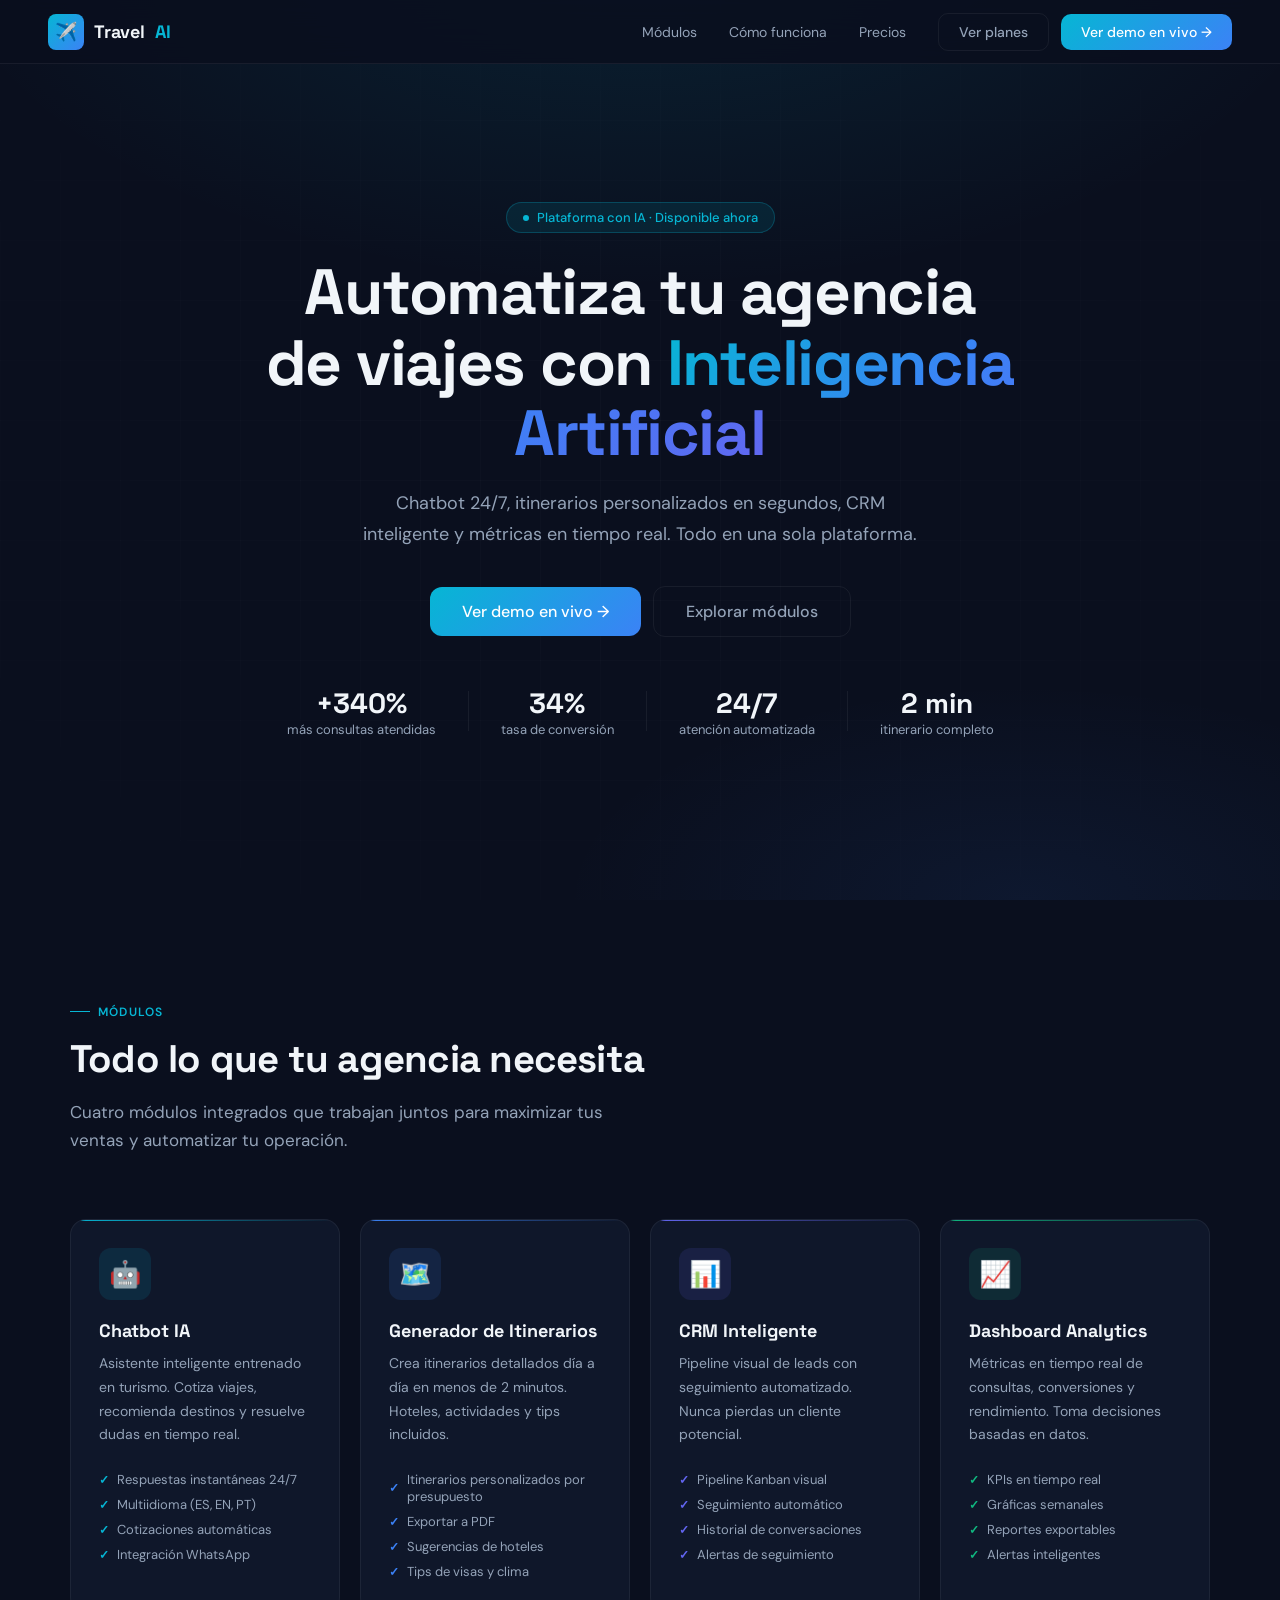
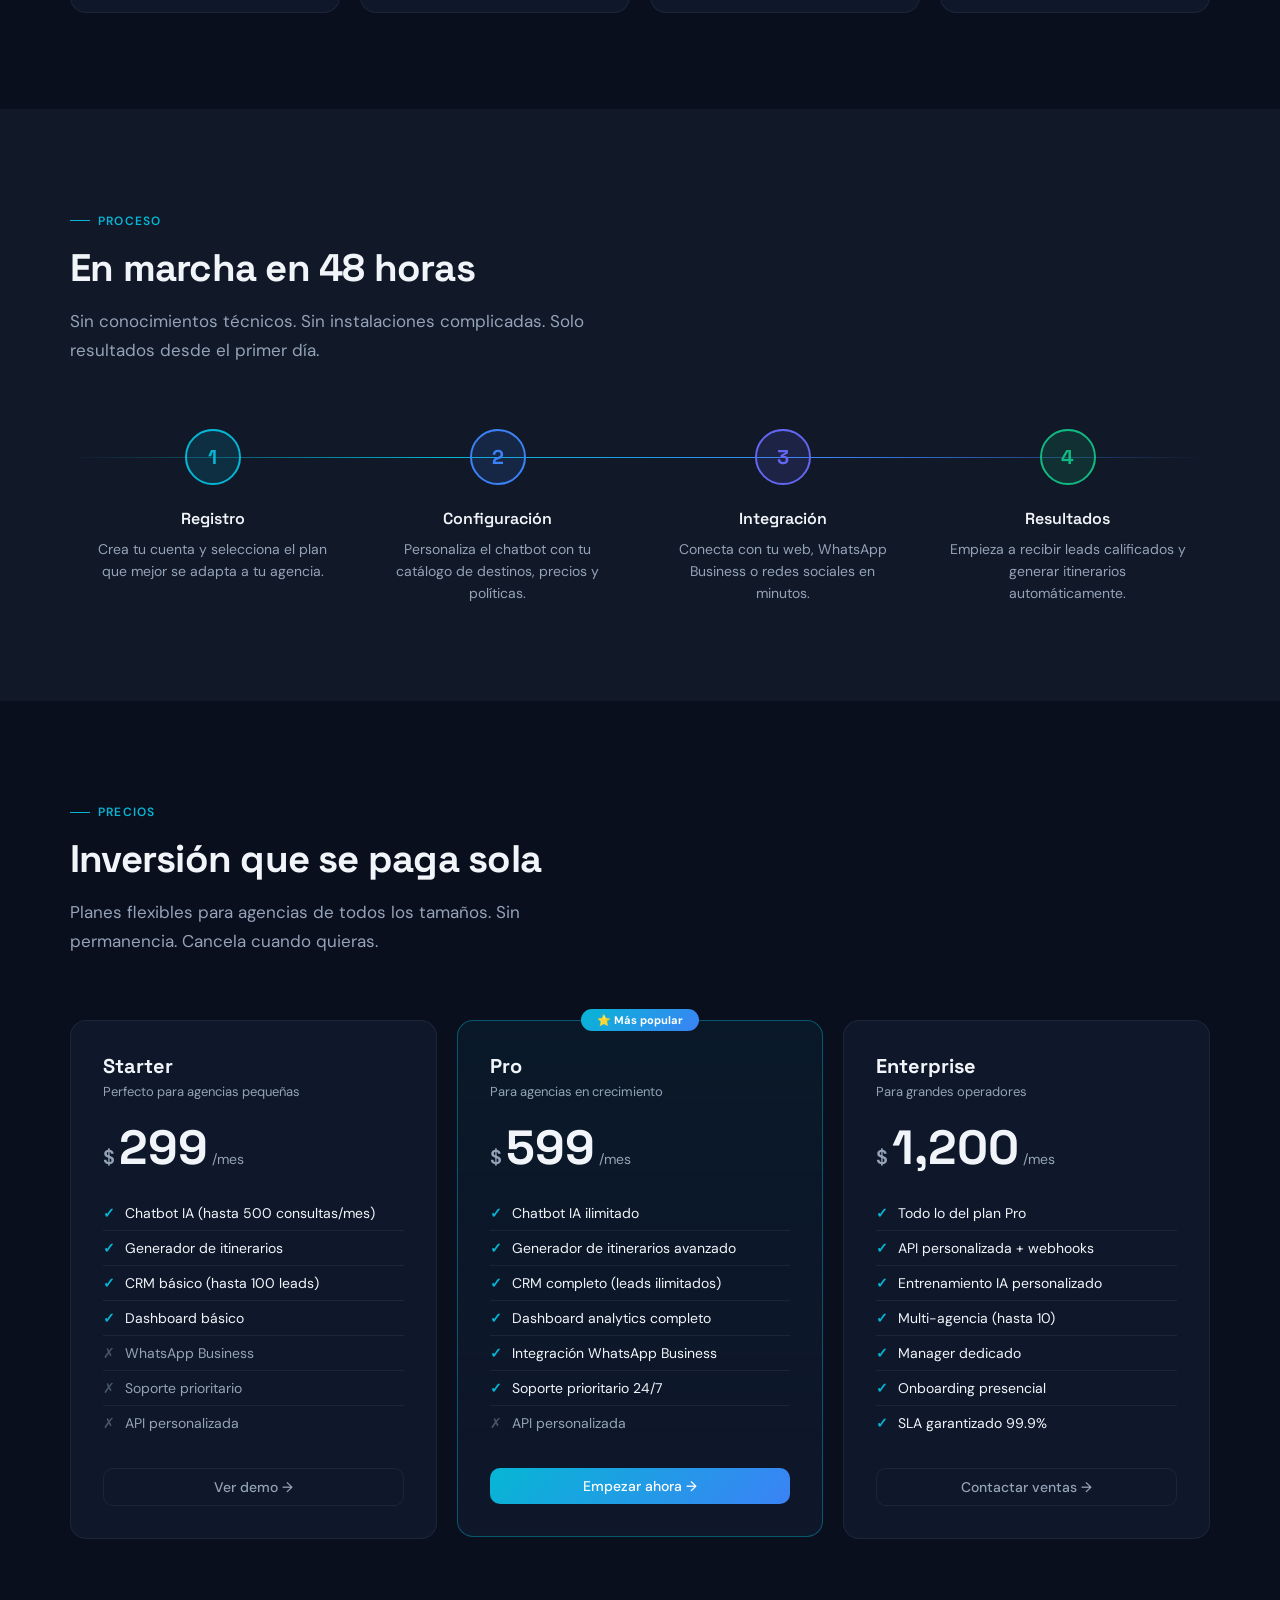
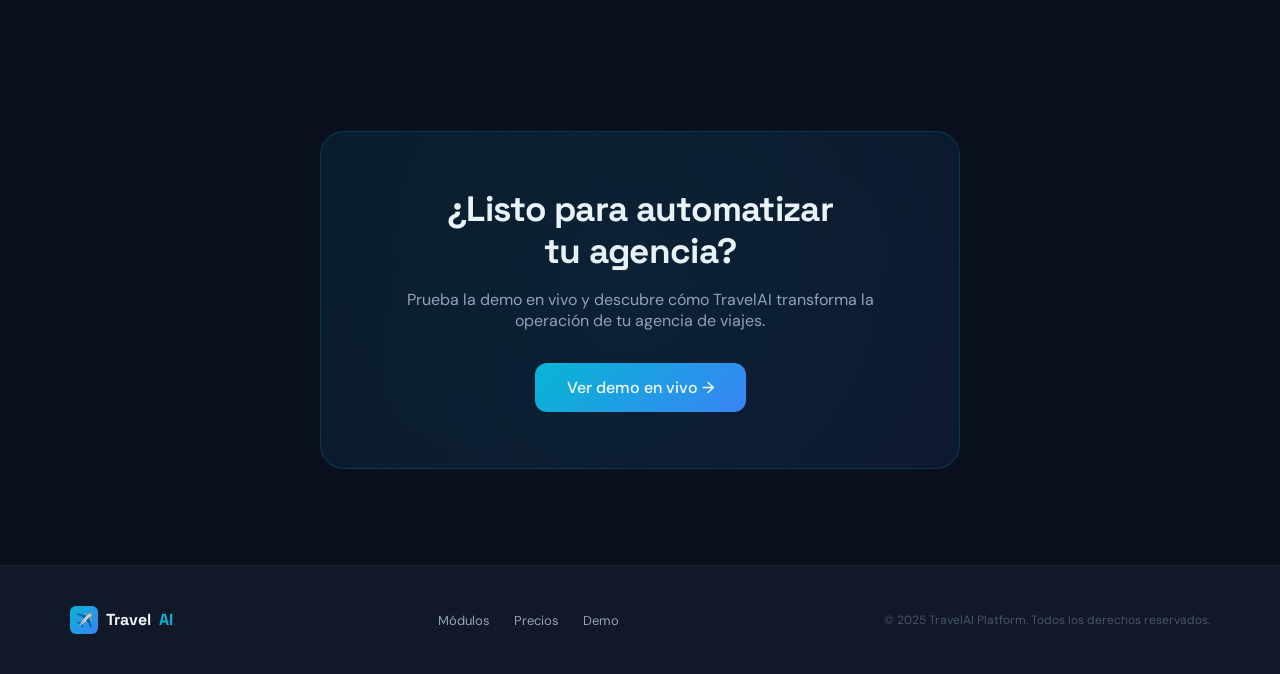
==== index.html @ b7457e78 "TravelAI Platform - MVP inicial" ====
<!DOCTYPE html>
<html lang="es">
<head>
  <meta charset="UTF-8">
  <meta name="viewport" content="width=device-width, initial-scale=1.0">
  <title>TravelAI Platform — Automatiza tu agencia de viajes con IA</title>
  <meta name="description" content="Plataforma de inteligencia artificial para agencias de viajes. Chatbot IA, generador de itinerarios, CRM inteligente y dashboard en tiempo real.">
  <meta property="og:title" content="TravelAI Platform">
  <meta property="og:description" content="Automatiza tu agencia de viajes con IA. Starter desde $299/mes.">
  <meta property="og:type" content="website">
  <link rel="icon" href="data:image/svg+xml,<svg xmlns='http://www.w3.org/2000/svg' viewBox='0 0 100 100'><text y='.9em' font-size='90'>✈️</text></svg>">
  <style>
    @import url('https://fonts.googleapis.com/css2?family=Space+Grotesk:wght@300;400;500;600;700&family=DM+Sans:wght@300;400;500;700&display=swap');

    :root {
      --bg: #0a0f1e;
      --bg-card: #0f172a;
      --bg-card2: #111827;
      --border: rgba(255,255,255,0.06);
      --cyan: #06b6d4;
      --blue: #3b82f6;
      --purple: #6366f1;
      --green: #10b981;
      --text: #f1f5f9;
      --text-2: #94a3b8;
      --text-3: #475569;
      --radius: 16px;
      --radius-sm: 10px;
      --font-h: 'Space Grotesk', sans-serif;
      --font-b: 'DM Sans', sans-serif;
    }

    *, *::before, *::after { box-sizing: border-box; margin: 0; padding: 0; }
    html { scroll-behavior: smooth; }

    body {
      font-family: var(--font-b);
      background: var(--bg);
      color: var(--text);
      -webkit-font-smoothing: antialiased;
      overflow-x: hidden;
    }

    h1, h2, h3, h4 { font-family: var(--font-h); line-height: 1.2; }
    a { color: inherit; text-decoration: none; }

    /* ── NAVBAR ── */
    nav {
      position: fixed;
      top: 0; left: 0; right: 0;
      z-index: 100;
      display: flex;
      align-items: center;
      padding: 0 48px;
      height: 64px;
      background: rgba(10,15,30,0.85);
      backdrop-filter: blur(16px);
      border-bottom: 1px solid var(--border);
    }

    .nav-logo {
      display: flex;
      align-items: center;
      gap: 10px;
      font-family: var(--font-h);
      font-weight: 700;
      font-size: 18px;
      flex: 1;
    }

    .nav-logo .icon {
      width: 36px; height: 36px;
      background: linear-gradient(135deg, var(--cyan), var(--blue));
      border-radius: 8px;
      display: flex; align-items: center; justify-content: center;
      font-size: 18px;
    }

    .nav-logo span { color: var(--cyan); }

    .nav-links {
      display: flex;
      align-items: center;
      gap: 32px;
      list-style: none;
    }

    .nav-links a {
      font-size: 14px;
      color: var(--text-2);
      transition: color 0.2s;
    }

    .nav-links a:hover { color: var(--text); }

    .nav-cta {
      display: flex;
      align-items: center;
      gap: 12px;
      margin-left: 32px;
    }

    .btn {
      display: inline-flex;
      align-items: center;
      gap: 8px;
      padding: 9px 20px;
      border-radius: var(--radius-sm);
      font-family: var(--font-b);
      font-size: 14px;
      font-weight: 500;
      border: none;
      cursor: pointer;
      transition: all 0.2s;
      white-space: nowrap;
      text-decoration: none;
    }

    .btn-primary {
      background: linear-gradient(135deg, var(--cyan), var(--blue));
      color: white;
    }

    .btn-primary:hover {
      opacity: 0.9;
      transform: translateY(-1px);
      box-shadow: 0 8px 24px rgba(6,182,212,0.3);
    }

    .btn-ghost {
      background: transparent;
      color: var(--text-2);
      border: 1px solid var(--border);
    }

    .btn-ghost:hover {
      color: var(--text);
      border-color: rgba(6,182,212,0.4);
    }

    .btn-lg {
      padding: 14px 32px;
      font-size: 16px;
      border-radius: 12px;
    }

    /* ── HERO ── */
    .hero {
      min-height: 100vh;
      display: flex;
      align-items: center;
      justify-content: center;
      text-align: center;
      padding: 120px 24px 80px;
      position: relative;
      overflow: hidden;
    }

    .hero-bg {
      position: absolute;
      inset: 0;
      background:
        radial-gradient(ellipse 80% 60% at 50% -10%, rgba(6,182,212,0.12) 0%, transparent 70%),
        radial-gradient(ellipse 60% 40% at 80% 100%, rgba(59,130,246,0.08) 0%, transparent 60%);
    }

    .hero-grid {
      position: absolute;
      inset: 0;
      background-image:
        linear-gradient(rgba(255,255,255,0.02) 1px, transparent 1px),
        linear-gradient(90deg, rgba(255,255,255,0.02) 1px, transparent 1px);
      background-size: 60px 60px;
      mask-image: radial-gradient(ellipse 80% 80% at 50% 50%, black, transparent);
    }

    .hero-content {
      position: relative;
      max-width: 800px;
    }

    .hero-badge {
      display: inline-flex;
      align-items: center;
      gap: 8px;
      background: rgba(6,182,212,0.1);
      border: 1px solid rgba(6,182,212,0.25);
      border-radius: 20px;
      padding: 6px 16px;
      font-size: 13px;
      color: var(--cyan);
      font-weight: 500;
      margin-bottom: 24px;
    }

    .hero-badge .dot {
      width: 6px; height: 6px;
      background: var(--cyan);
      border-radius: 50%;
      animation: pulse 2s infinite;
    }

    @keyframes pulse {
      0%, 100% { opacity: 1; }
      50% { opacity: 0.5; }
    }

    h1 {
      font-size: clamp(2.2rem, 5vw, 4rem);
      font-weight: 700;
      letter-spacing: -0.02em;
      margin-bottom: 20px;
      line-height: 1.1;
    }

    h1 .gradient {
      background: linear-gradient(135deg, var(--cyan), var(--blue), var(--purple));
      -webkit-background-clip: text;
      -webkit-text-fill-color: transparent;
      background-clip: text;
    }

    .hero-desc {
      font-size: 18px;
      color: var(--text-2);
      max-width: 560px;
      margin: 0 auto 36px;
      line-height: 1.7;
    }

    .hero-actions {
      display: flex;
      align-items: center;
      justify-content: center;
      gap: 12px;
      flex-wrap: wrap;
    }

    .hero-social-proof {
      margin-top: 48px;
      display: flex;
      align-items: center;
      justify-content: center;
      gap: 32px;
      flex-wrap: wrap;
    }

    .proof-item {
      text-align: center;
    }

    .proof-num {
      font-family: var(--font-h);
      font-size: 28px;
      font-weight: 700;
      color: var(--text);
    }

    .proof-label {
      font-size: 13px;
      color: var(--text-2);
    }

    .proof-divider {
      width: 1px;
      height: 40px;
      background: var(--border);
    }

    /* ── SECTIONS ── */
    section {
      padding: 96px 24px;
    }

    .section-inner {
      max-width: 1140px;
      margin: 0 auto;
    }

    .section-label {
      display: inline-flex;
      align-items: center;
      gap: 8px;
      font-size: 12px;
      font-weight: 600;
      text-transform: uppercase;
      letter-spacing: 0.1em;
      color: var(--cyan);
      margin-bottom: 16px;
    }

    .section-label::before {
      content: '';
      display: block;
      width: 20px; height: 1px;
      background: var(--cyan);
    }

    h2 {
      font-size: clamp(1.8rem, 3vw, 2.8rem);
      font-weight: 700;
      letter-spacing: -0.02em;
      margin-bottom: 16px;
    }

    .section-desc {
      font-size: 17px;
      color: var(--text-2);
      max-width: 560px;
      line-height: 1.7;
    }

    /* ── MODULES ── */
    .modules-grid {
      display: grid;
      grid-template-columns: repeat(auto-fit, minmax(260px, 1fr));
      gap: 20px;
      margin-top: 64px;
    }

    .module-card {
      background: var(--bg-card);
      border: 1px solid var(--border);
      border-radius: var(--radius);
      padding: 28px;
      position: relative;
      overflow: hidden;
      transition: all 0.25s;
    }

    .module-card::before {
      content: '';
      position: absolute;
      top: 0; left: 0; right: 0;
      height: 1px;
    }

    .module-card.m1::before { background: linear-gradient(90deg, var(--cyan), transparent); }
    .module-card.m2::before { background: linear-gradient(90deg, var(--blue), transparent); }
    .module-card.m3::before { background: linear-gradient(90deg, var(--purple), transparent); }
    .module-card.m4::before { background: linear-gradient(90deg, var(--green), transparent); }

    .module-card:hover {
      border-color: rgba(255,255,255,0.12);
      transform: translateY(-4px);
      box-shadow: 0 20px 40px rgba(0,0,0,0.4);
    }

    .module-icon {
      width: 52px; height: 52px;
      border-radius: 12px;
      display: flex; align-items: center; justify-content: center;
      font-size: 26px;
      margin-bottom: 20px;
    }

    .m1 .module-icon { background: rgba(6,182,212,0.12); }
    .m2 .module-icon { background: rgba(59,130,246,0.12); }
    .m3 .module-icon { background: rgba(99,102,241,0.12); }
    .m4 .module-icon { background: rgba(16,185,129,0.12); }

    .module-card h3 {
      font-size: 18px;
      font-weight: 700;
      margin-bottom: 10px;
    }

    .module-card p {
      font-size: 14px;
      color: var(--text-2);
      line-height: 1.7;
      margin-bottom: 20px;
    }

    .module-features {
      list-style: none;
    }

    .module-features li {
      font-size: 13px;
      color: var(--text-2);
      padding: 4px 0;
      display: flex;
      align-items: center;
      gap: 8px;
    }

    .module-features li::before {
      content: '✓';
      font-size: 12px;
      font-weight: 700;
    }

    .m1 .module-features li::before { color: var(--cyan); }
    .m2 .module-features li::before { color: var(--blue); }
    .m3 .module-features li::before { color: var(--purple); }
    .m4 .module-features li::before { color: var(--green); }

    /* ── HOW IT WORKS ── */
    .how-bg { background: var(--bg-card2); }

    .steps-grid {
      display: grid;
      grid-template-columns: repeat(auto-fit, minmax(220px, 1fr));
      gap: 0;
      margin-top: 64px;
      position: relative;
    }

    .steps-grid::before {
      content: '';
      position: absolute;
      top: 28px; left: 0; right: 0;
      height: 1px;
      background: linear-gradient(90deg, transparent, var(--cyan), var(--blue), transparent);
    }

    .step {
      text-align: center;
      padding: 0 24px;
      position: relative;
    }

    .step-num {
      width: 56px; height: 56px;
      border-radius: 50%;
      display: flex; align-items: center; justify-content: center;
      font-family: var(--font-h);
      font-size: 20px;
      font-weight: 700;
      margin: 0 auto 24px;
      position: relative;
      z-index: 1;
    }

    .step:nth-child(1) .step-num { background: rgba(6,182,212,0.15); border: 2px solid var(--cyan); color: var(--cyan); }
    .step:nth-child(2) .step-num { background: rgba(59,130,246,0.15); border: 2px solid var(--blue); color: var(--blue); }
    .step:nth-child(3) .step-num { background: rgba(99,102,241,0.15); border: 2px solid var(--purple); color: var(--purple); }
    .step:nth-child(4) .step-num { background: rgba(16,185,129,0.15); border: 2px solid var(--green); color: var(--green); }

    .step h3 { font-size: 16px; font-weight: 600; margin-bottom: 10px; }
    .step p { font-size: 14px; color: var(--text-2); line-height: 1.6; }

    /* ── PRICING ── */
    .pricing-grid {
      display: grid;
      grid-template-columns: repeat(auto-fit, minmax(280px, 1fr));
      gap: 20px;
      margin-top: 64px;
      align-items: start;
    }

    .pricing-card {
      background: var(--bg-card);
      border: 1px solid var(--border);
      border-radius: var(--radius);
      padding: 32px;
      position: relative;
      transition: all 0.25s;
    }

    .pricing-card:hover {
      border-color: rgba(6,182,212,0.3);
      transform: translateY(-4px);
      box-shadow: 0 20px 40px rgba(0,0,0,0.4);
    }

    .pricing-card.featured {
      border-color: rgba(6,182,212,0.4);
      background: linear-gradient(180deg, rgba(6,182,212,0.06) 0%, var(--bg-card) 100%);
    }

    .featured-badge {
      position: absolute;
      top: -12px;
      left: 50%;
      transform: translateX(-50%);
      background: linear-gradient(135deg, var(--cyan), var(--blue));
      color: white;
      font-size: 11px;
      font-weight: 700;
      padding: 4px 16px;
      border-radius: 20px;
      white-space: nowrap;
    }

    .plan-name {
      font-family: var(--font-h);
      font-size: 20px;
      font-weight: 700;
      margin-bottom: 4px;
    }

    .plan-desc {
      font-size: 13px;
      color: var(--text-2);
      margin-bottom: 24px;
    }

    .plan-price {
      display: flex;
      align-items: baseline;
      gap: 4px;
      margin-bottom: 24px;
    }

    .price-currency {
      font-size: 20px;
      font-weight: 600;
      color: var(--text-2);
    }

    .price-amount {
      font-family: var(--font-h);
      font-size: 48px;
      font-weight: 700;
      color: var(--text);
      line-height: 1;
    }

    .price-period {
      font-size: 14px;
      color: var(--text-2);
    }

    .plan-features {
      list-style: none;
      margin-bottom: 28px;
    }

    .plan-features li {
      font-size: 14px;
      color: var(--text-2);
      padding: 8px 0;
      border-bottom: 1px solid var(--border);
      display: flex;
      align-items: center;
      gap: 10px;
    }

    .plan-features li:last-child { border-bottom: none; }

    .plan-features li .check { color: var(--cyan); font-weight: 700; }
    .plan-features li .x { color: var(--text-3); }

    .plan-features li.included { color: var(--text); }

    /* ── CTA SECTION ── */
    .cta-section {
      text-align: center;
      padding: 96px 24px;
    }

    .cta-box {
      max-width: 640px;
      margin: 0 auto;
      background: linear-gradient(135deg, rgba(6,182,212,0.08), rgba(59,130,246,0.08));
      border: 1px solid rgba(6,182,212,0.2);
      border-radius: 24px;
      padding: 56px 48px;
      position: relative;
      overflow: hidden;
    }

    .cta-box::before {
      content: '';
      position: absolute;
      top: -50%; left: -50%;
      width: 200%; height: 200%;
      background: radial-gradient(circle at 50% 50%, rgba(6,182,212,0.05), transparent 60%);
      pointer-events: none;
    }

    .cta-box h2 { font-size: 2.2rem; margin-bottom: 16px; }
    .cta-box p { color: var(--text-2); margin-bottom: 32px; font-size: 16px; }

    /* ── FOOTER ── */
    footer {
      background: var(--bg-card2);
      border-top: 1px solid var(--border);
      padding: 40px 24px;
    }

    .footer-inner {
      max-width: 1140px;
      margin: 0 auto;
      display: flex;
      align-items: center;
      justify-content: space-between;
      flex-wrap: wrap;
      gap: 16px;
    }

    .footer-logo {
      display: flex;
      align-items: center;
      gap: 8px;
      font-family: var(--font-h);
      font-weight: 700;
      font-size: 16px;
    }

    .footer-logo .icon {
      width: 28px; height: 28px;
      background: linear-gradient(135deg, var(--cyan), var(--blue));
      border-radius: 6px;
      display: flex; align-items: center; justify-content: center;
      font-size: 14px;
    }

    .footer-logo span { color: var(--cyan); }

    .footer-links {
      display: flex;
      gap: 24px;
      list-style: none;
    }

    .footer-links a {
      font-size: 13px;
      color: var(--text-2);
      transition: color 0.2s;
    }

    .footer-links a:hover { color: var(--text); }

    .footer-copy {
      font-size: 12px;
      color: var(--text-3);
    }

    /* ── MOBILE ── */
    .ham {
      display: none;
      background: none;
      border: none;
      color: var(--text);
      font-size: 22px;
      cursor: pointer;
    }

    @media (max-width: 768px) {
      nav { padding: 0 20px; }
      .nav-links, .nav-cta { display: none; }
      .ham { display: flex; margin-left: auto; }
      .hero-social-proof { gap: 20px; }
      .proof-divider { display: none; }
      .steps-grid::before { display: none; }
      .cta-box { padding: 36px 24px; }
      section { padding: 64px 20px; }
    }
  </style>
</head>
<body>

<!-- NAVBAR -->
<nav>
  <div class="nav-logo">
    <div class="icon">✈️</div>
    Travel<span>AI</span>
  </div>
  <ul class="nav-links">
    <li><a href="#modulos">Módulos</a></li>
    <li><a href="#como-funciona">Cómo funciona</a></li>
    <li><a href="#precios">Precios</a></li>
  </ul>
  <div class="nav-cta">
    <a href="#precios" class="btn btn-ghost">Ver planes</a>
    <a href="app/dashboard.html" class="btn btn-primary">Ver demo en vivo →</a>
  </div>
  <button class="ham" onclick="document.querySelector('nav ul').style.display='flex'">☰</button>
</nav>

<!-- HERO -->
<section class="hero">
  <div class="hero-bg"></div>
  <div class="hero-grid"></div>
  <div class="hero-content">
    <div class="hero-badge">
      <span class="dot"></span>
      Plataforma con IA · Disponible ahora
    </div>
    <h1>
      Automatiza tu agencia<br>de viajes con <span class="gradient">Inteligencia Artificial</span>
    </h1>
    <p class="hero-desc">
      Chatbot 24/7, itinerarios personalizados en segundos, CRM inteligente y métricas en tiempo real. Todo en una sola plataforma.
    </p>
    <div class="hero-actions">
      <a href="app/dashboard.html" class="btn btn-primary btn-lg">Ver demo en vivo →</a>
      <a href="#modulos" class="btn btn-ghost btn-lg">Explorar módulos</a>
    </div>
    <div class="hero-social-proof">
      <div class="proof-item">
        <div class="proof-num">+340%</div>
        <div class="proof-label">más consultas atendidas</div>
      </div>
      <div class="proof-divider"></div>
      <div class="proof-item">
        <div class="proof-num">34%</div>
        <div class="proof-label">tasa de conversión</div>
      </div>
      <div class="proof-divider"></div>
      <div class="proof-item">
        <div class="proof-num">24/7</div>
        <div class="proof-label">atención automatizada</div>
      </div>
      <div class="proof-divider"></div>
      <div class="proof-item">
        <div class="proof-num">2 min</div>
        <div class="proof-label">itinerario completo</div>
      </div>
    </div>
  </div>
</section>

<!-- MÓDULOS -->
<section id="modulos">
  <div class="section-inner">
    <div class="section-label">Módulos</div>
    <h2>Todo lo que tu agencia necesita</h2>
    <p class="section-desc">Cuatro módulos integrados que trabajan juntos para maximizar tus ventas y automatizar tu operación.</p>

    <div class="modules-grid">
      <!-- Chatbot -->
      <div class="module-card m1">
        <div class="module-icon">🤖</div>
        <h3>Chatbot IA</h3>
        <p>Asistente inteligente entrenado en turismo. Cotiza viajes, recomienda destinos y resuelve dudas en tiempo real.</p>
        <ul class="module-features">
          <li>Respuestas instantáneas 24/7</li>
          <li>Multiidioma (ES, EN, PT)</li>
          <li>Cotizaciones automáticas</li>
          <li>Integración WhatsApp</li>
        </ul>
      </div>

      <!-- Itinerarios -->
      <div class="module-card m2">
        <div class="module-icon">🗺️</div>
        <h3>Generador de Itinerarios</h3>
        <p>Crea itinerarios detallados día a día en menos de 2 minutos. Hoteles, actividades y tips incluidos.</p>
        <ul class="module-features">
          <li>Itinerarios personalizados por presupuesto</li>
          <li>Exportar a PDF</li>
          <li>Sugerencias de hoteles</li>
          <li>Tips de visas y clima</li>
        </ul>
      </div>

      <!-- CRM -->
      <div class="module-card m3">
        <div class="module-icon">📊</div>
        <h3>CRM Inteligente</h3>
        <p>Pipeline visual de leads con seguimiento automatizado. Nunca pierdas un cliente potencial.</p>
        <ul class="module-features">
          <li>Pipeline Kanban visual</li>
          <li>Seguimiento automático</li>
          <li>Historial de conversaciones</li>
          <li>Alertas de seguimiento</li>
        </ul>
      </div>

      <!-- Dashboard -->
      <div class="module-card m4">
        <div class="module-icon">📈</div>
        <h3>Dashboard Analytics</h3>
        <p>Métricas en tiempo real de consultas, conversiones y rendimiento. Toma decisiones basadas en datos.</p>
        <ul class="module-features">
          <li>KPIs en tiempo real</li>
          <li>Gráficas semanales</li>
          <li>Reportes exportables</li>
          <li>Alertas inteligentes</li>
        </ul>
      </div>
    </div>
  </div>
</section>

<!-- CÓMO FUNCIONA -->
<section id="como-funciona" class="how-bg">
  <div class="section-inner">
    <div class="section-label">Proceso</div>
    <h2>En marcha en 48 horas</h2>
    <p class="section-desc">Sin conocimientos técnicos. Sin instalaciones complicadas. Solo resultados desde el primer día.</p>

    <div class="steps-grid">
      <div class="step">
        <div class="step-num">1</div>
        <h3>Registro</h3>
        <p>Crea tu cuenta y selecciona el plan que mejor se adapta a tu agencia.</p>
      </div>
      <div class="step">
        <div class="step-num">2</div>
        <h3>Configuración</h3>
        <p>Personaliza el chatbot con tu catálogo de destinos, precios y políticas.</p>
      </div>
      <div class="step">
        <div class="step-num">3</div>
        <h3>Integración</h3>
        <p>Conecta con tu web, WhatsApp Business o redes sociales en minutos.</p>
      </div>
      <div class="step">
        <div class="step-num">4</div>
        <h3>Resultados</h3>
        <p>Empieza a recibir leads calificados y generar itinerarios automáticamente.</p>
      </div>
    </div>
  </div>
</section>

<!-- PRECIOS -->
<section id="precios">
  <div class="section-inner">
    <div class="section-label">Precios</div>
    <h2>Inversión que se paga sola</h2>
    <p class="section-desc">Planes flexibles para agencias de todos los tamaños. Sin permanencia. Cancela cuando quieras.</p>

    <div class="pricing-grid">
      <!-- Starter -->
      <div class="pricing-card">
        <div class="plan-name">Starter</div>
        <div class="plan-desc">Perfecto para agencias pequeñas</div>
        <div class="plan-price">
          <span class="price-currency">$</span>
          <span class="price-amount">299</span>
          <span class="price-period">/mes</span>
        </div>
        <ul class="plan-features">
          <li class="included"><span class="check">✓</span> Chatbot IA (hasta 500 consultas/mes)</li>
          <li class="included"><span class="check">✓</span> Generador de itinerarios</li>
          <li class="included"><span class="check">✓</span> CRM básico (hasta 100 leads)</li>
          <li class="included"><span class="check">✓</span> Dashboard básico</li>
          <li><span class="x">✗</span> WhatsApp Business</li>
          <li><span class="x">✗</span> Soporte prioritario</li>
          <li><span class="x">✗</span> API personalizada</li>
        </ul>
        <a href="app/dashboard.html" class="btn btn-ghost" style="width:100%;justify-content:center;">Ver demo →</a>
      </div>

      <!-- Pro -->
      <div class="pricing-card featured">
        <div class="featured-badge">⭐ Más popular</div>
        <div class="plan-name">Pro</div>
        <div class="plan-desc">Para agencias en crecimiento</div>
        <div class="plan-price">
          <span class="price-currency">$</span>
          <span class="price-amount">599</span>
          <span class="price-period">/mes</span>
        </div>
        <ul class="plan-features">
          <li class="included"><span class="check">✓</span> Chatbot IA ilimitado</li>
          <li class="included"><span class="check">✓</span> Generador de itinerarios avanzado</li>
          <li class="included"><span class="check">✓</span> CRM completo (leads ilimitados)</li>
          <li class="included"><span class="check">✓</span> Dashboard analytics completo</li>
          <li class="included"><span class="check">✓</span> Integración WhatsApp Business</li>
          <li class="included"><span class="check">✓</span> Soporte prioritario 24/7</li>
          <li><span class="x">✗</span> API personalizada</li>
        </ul>
        <a href="app/dashboard.html" class="btn btn-primary" style="width:100%;justify-content:center;">Empezar ahora →</a>
      </div>

      <!-- Enterprise -->
      <div class="pricing-card">
        <div class="plan-name">Enterprise</div>
        <div class="plan-desc">Para grandes operadores</div>
        <div class="plan-price">
          <span class="price-currency">$</span>
          <span class="price-amount">1,200</span>
          <span class="price-period">/mes</span>
        </div>
        <ul class="plan-features">
          <li class="included"><span class="check">✓</span> Todo lo del plan Pro</li>
          <li class="included"><span class="check">✓</span> API personalizada + webhooks</li>
          <li class="included"><span class="check">✓</span> Entrenamiento IA personalizado</li>
          <li class="included"><span class="check">✓</span> Multi-agencia (hasta 10)</li>
          <li class="included"><span class="check">✓</span> Manager dedicado</li>
          <li class="included"><span class="check">✓</span> Onboarding presencial</li>
          <li class="included"><span class="check">✓</span> SLA garantizado 99.9%</li>
        </ul>
        <a href="#" class="btn btn-ghost" style="width:100%;justify-content:center;">Contactar ventas →</a>
      </div>
    </div>
  </div>
</section>

<!-- CTA -->
<section class="cta-section">
  <div class="cta-box">
    <h2>¿Listo para automatizar<br>tu agencia?</h2>
    <p>Prueba la demo en vivo y descubre cómo TravelAI transforma la operación de tu agencia de viajes.</p>
    <a href="app/dashboard.html" class="btn btn-primary btn-lg">Ver demo en vivo →</a>
  </div>
</section>

<!-- FOOTER -->
<footer>
  <div class="footer-inner">
    <div class="footer-logo">
      <div class="icon">✈️</div>
      Travel<span>AI</span>
    </div>
    <ul class="footer-links">
      <li><a href="#modulos">Módulos</a></li>
      <li><a href="#precios">Precios</a></li>
      <li><a href="app/dashboard.html">Demo</a></li>
    </ul>
    <div class="footer-copy">© 2025 TravelAI Platform. Todos los derechos reservados.</div>
  </div>
</footer>

</body>
</html>
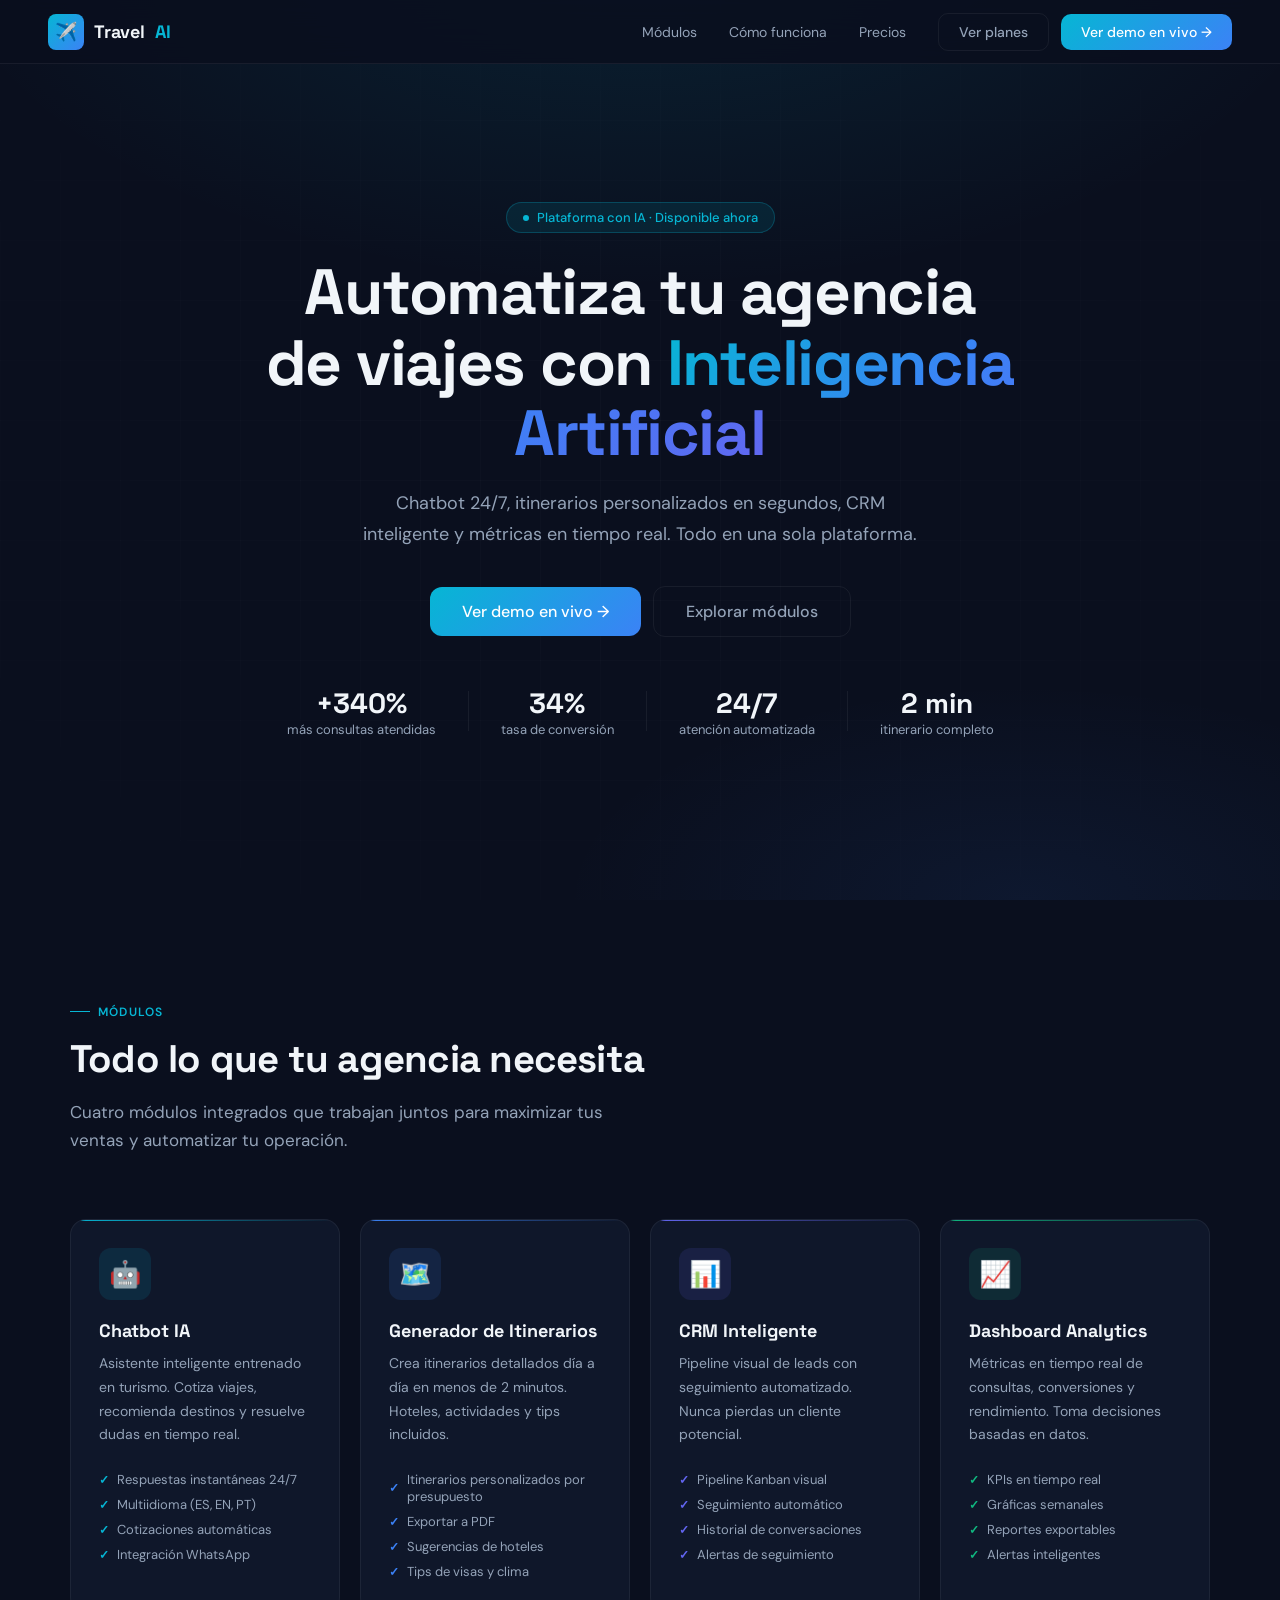
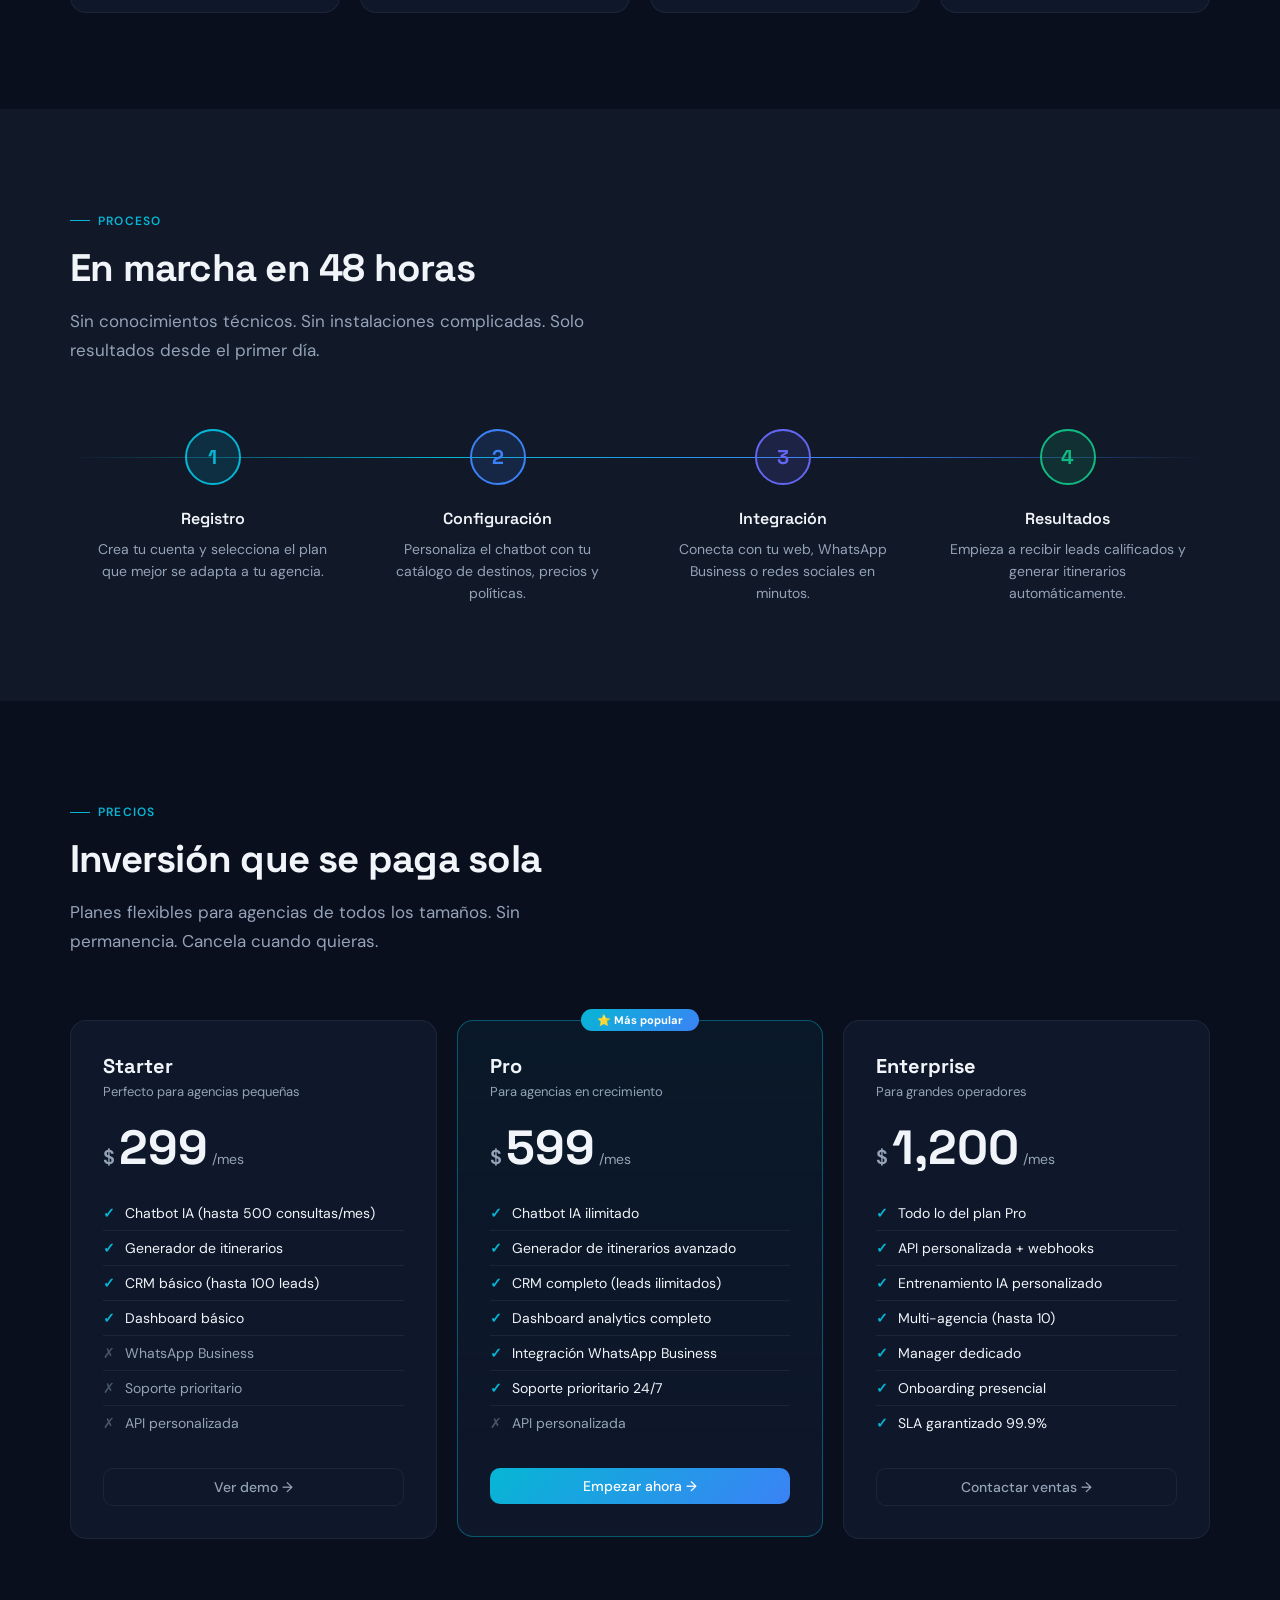
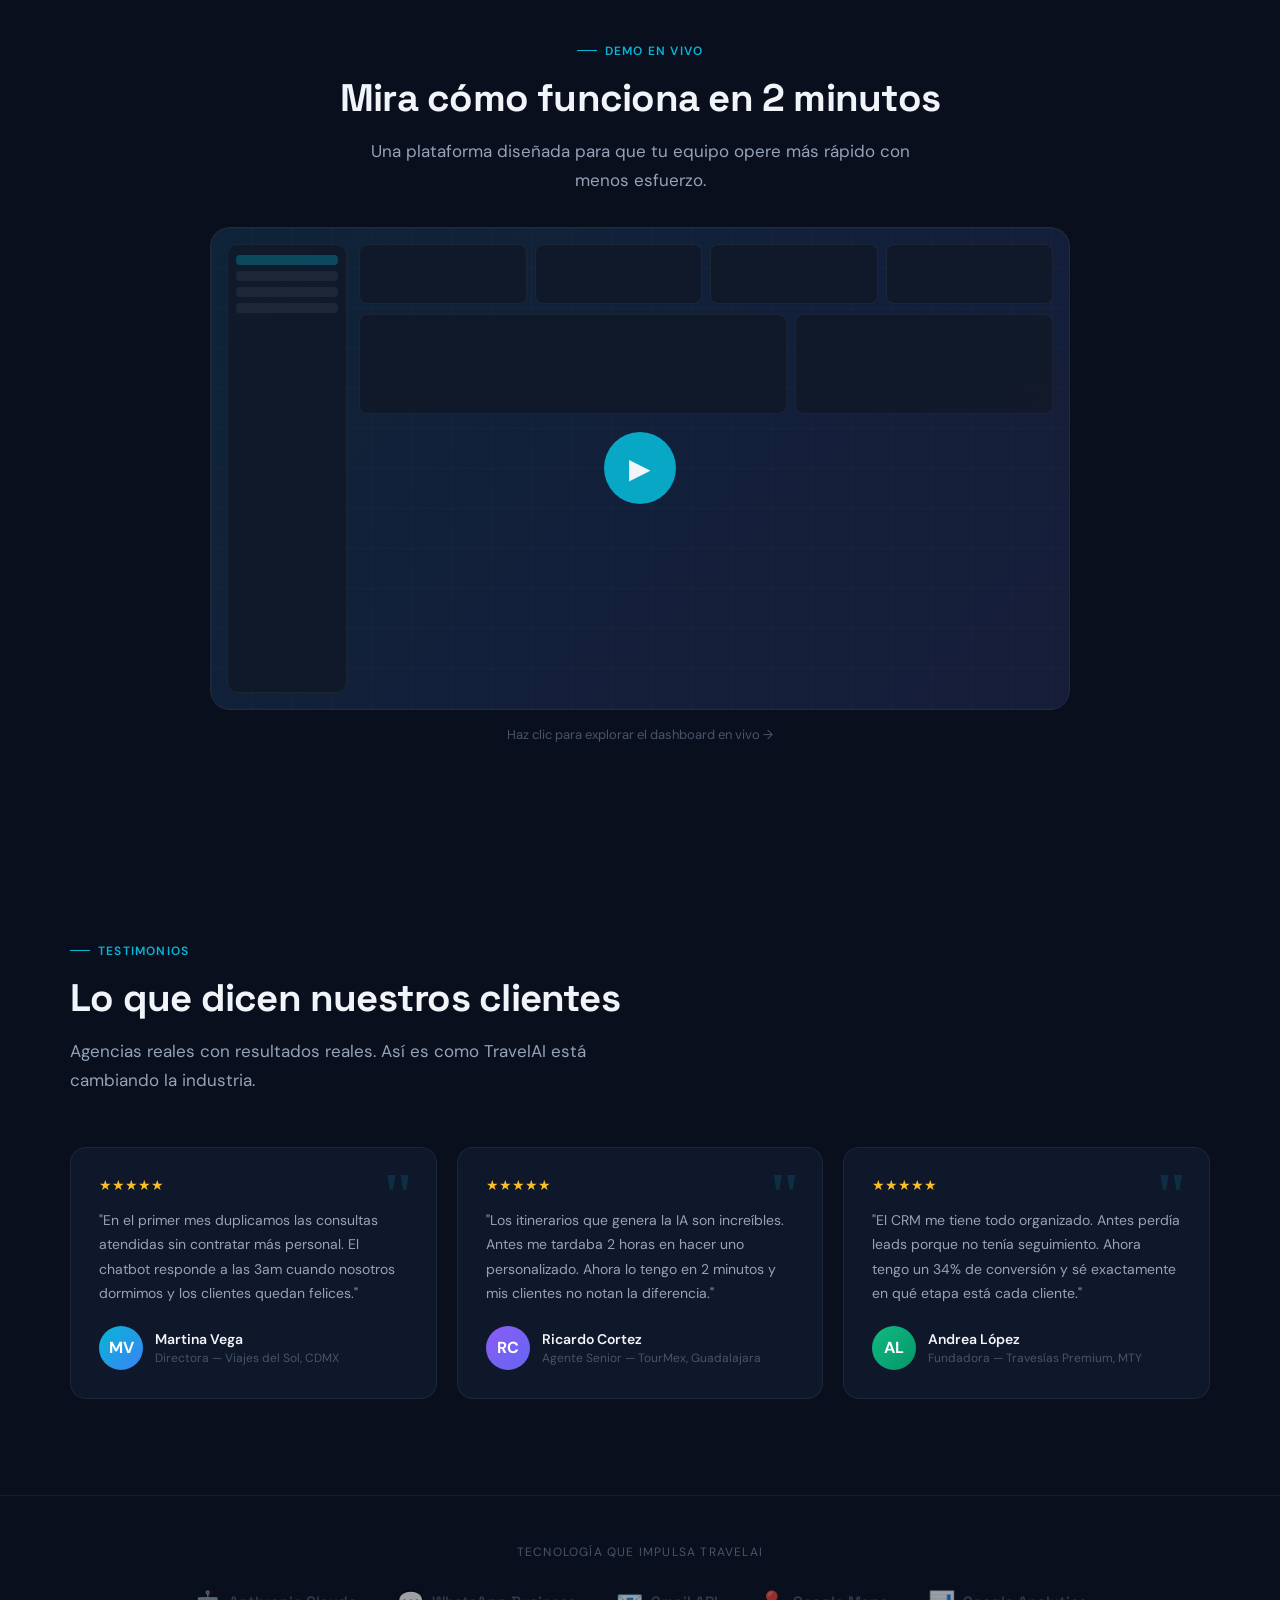
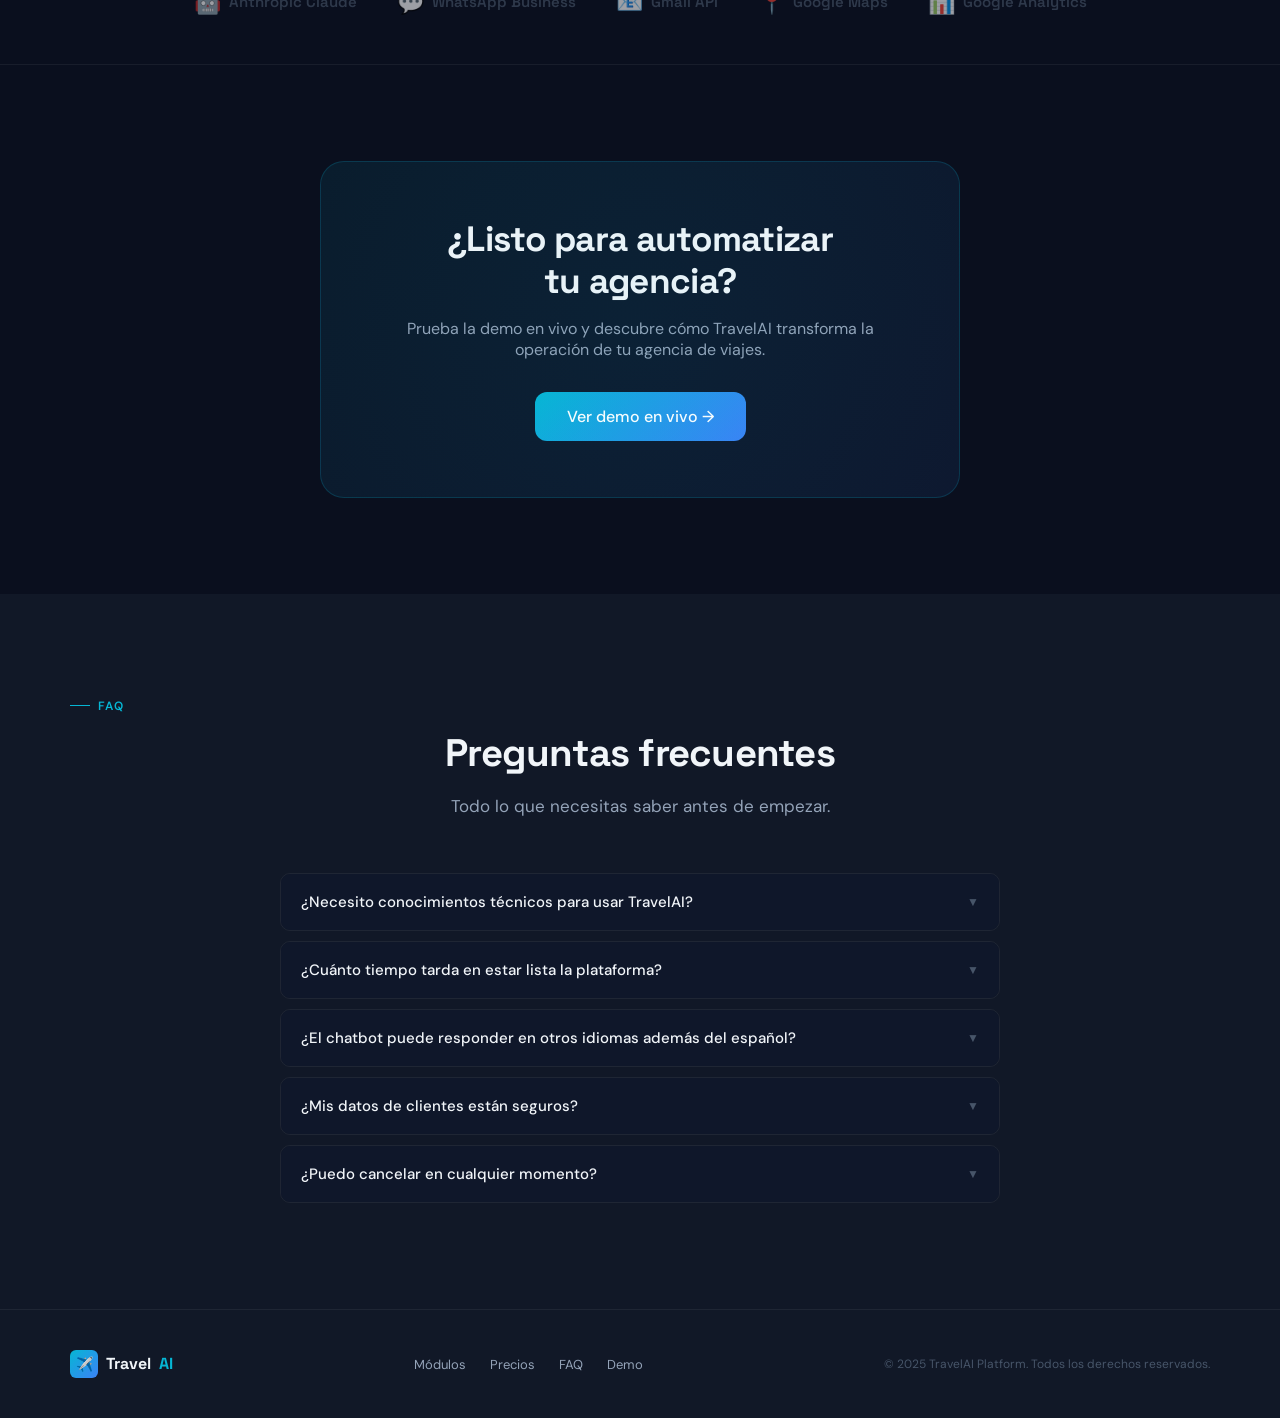
==== commit 57bf457e: "TravelAI Platform v1.1 - Chatbot mejorado + PDF + CRM funcional" ====
--- a/index.html
+++ b/index.html
@@ -649,6 +649,182 @@
       .cta-box { padding: 36px 24px; }
       section { padding: 64px 20px; }
     }
+
+    /* ── VIDEO PLACEHOLDER ── */
+    .video-section { padding: 0 24px 96px; }
+    .video-wrap {
+      max-width: 860px;
+      margin: 0 auto;
+      position: relative;
+      border-radius: 20px;
+      overflow: hidden;
+      border: 1px solid rgba(255,255,255,0.08);
+      background: var(--bg-card);
+      aspect-ratio: 16/9;
+      cursor: pointer;
+    }
+    .video-bg {
+      position: absolute; inset: 0;
+      background: linear-gradient(135deg, rgba(6,182,212,0.08) 0%, rgba(59,130,246,0.08) 50%, rgba(99,102,241,0.08) 100%);
+    }
+    .video-grid-overlay {
+      position: absolute; inset: 0;
+      background-image: linear-gradient(rgba(255,255,255,0.02) 1px, transparent 1px),
+                        linear-gradient(90deg, rgba(255,255,255,0.02) 1px, transparent 1px);
+      background-size: 40px 40px;
+    }
+    .video-mock-ui {
+      position: absolute; inset: 16px;
+      display: flex; gap: 12px;
+    }
+    .mock-sidebar {
+      width: 120px; background: rgba(17,24,39,0.8);
+      border-radius: 10px; border: 1px solid rgba(255,255,255,0.05);
+      padding: 10px 8px;
+      display: flex; flex-direction: column; gap: 6px;
+    }
+    .mock-nav { height: 10px; background: rgba(255,255,255,0.06); border-radius: 4px; }
+    .mock-nav.active { background: rgba(6,182,212,0.3); }
+    .mock-content {
+      flex: 1; display: flex; flex-direction: column; gap: 10px;
+    }
+    .mock-row { display: flex; gap: 8px; }
+    .mock-card {
+      flex: 1; height: 60px;
+      background: rgba(17,24,39,0.8);
+      border-radius: 8px; border: 1px solid rgba(255,255,255,0.05);
+    }
+    .mock-chart {
+      flex: 1; height: 100px;
+      background: rgba(17,24,39,0.8);
+      border-radius: 8px; border: 1px solid rgba(255,255,255,0.05);
+    }
+    .play-btn {
+      position: absolute;
+      top: 50%; left: 50%;
+      transform: translate(-50%, -50%);
+      width: 72px; height: 72px;
+      background: rgba(6,182,212,0.9);
+      border-radius: 50%;
+      display: flex; align-items: center; justify-content: center;
+      font-size: 28px;
+      transition: all 0.3s;
+      box-shadow: 0 0 0 0 rgba(6,182,212,0.4);
+      animation: playPulse 2.5s infinite;
+      z-index: 2;
+    }
+    .video-wrap:hover .play-btn {
+      transform: translate(-50%, -50%) scale(1.1);
+      background: rgba(6,182,212,1);
+    }
+    @keyframes playPulse {
+      0%,100% { box-shadow: 0 0 0 0 rgba(6,182,212,0.4); }
+      50% { box-shadow: 0 0 0 16px rgba(6,182,212,0); }
+    }
+    .video-label {
+      text-align: center;
+      margin-top: 16px;
+      font-size: 13px;
+      color: var(--text-3);
+    }
+
+    /* ── TESTIMONIALS ── */
+    .testi-grid {
+      display: grid;
+      grid-template-columns: repeat(auto-fit, minmax(280px, 1fr));
+      gap: 20px;
+      margin-top: 52px;
+    }
+    .testi-card {
+      background: var(--bg-card);
+      border: 1px solid var(--border);
+      border-radius: var(--radius);
+      padding: 28px;
+      position: relative;
+      transition: all 0.25s;
+    }
+    .testi-card:hover { border-color: rgba(255,255,255,0.12); transform: translateY(-3px); }
+    .testi-card::before {
+      content: '"';
+      position: absolute;
+      top: 16px; right: 20px;
+      font-size: 64px;
+      line-height: 1;
+      color: rgba(6,182,212,0.15);
+      font-family: Georgia, serif;
+      font-weight: 700;
+    }
+    .testi-stars { color: #fbbf24; font-size: 14px; margin-bottom: 14px; }
+    .testi-text { font-size: 14px; color: var(--text-2); line-height: 1.75; margin-bottom: 20px; }
+    .testi-author { display: flex; align-items: center; gap: 12px; }
+    .testi-avatar {
+      width: 44px; height: 44px;
+      border-radius: 50%;
+      display: flex; align-items: center; justify-content: center;
+      font-weight: 700; font-size: 16px;
+      color: white;
+    }
+    .testi-name { font-size: 14px; font-weight: 600; color: var(--text); }
+    .testi-role { font-size: 12px; color: var(--text-3); margin-top: 2px; }
+
+    /* ── TECH LOGOS ── */
+    .logos-section { padding: 48px 24px; border-top: 1px solid var(--border); border-bottom: 1px solid var(--border); }
+    .logos-inner { max-width: 900px; margin: 0 auto; text-align: center; }
+    .logos-label { font-size: 12px; color: var(--text-3); text-transform: uppercase; letter-spacing: 0.1em; margin-bottom: 28px; }
+    .logos-grid { display: flex; align-items: center; justify-content: center; gap: 40px; flex-wrap: wrap; }
+    .logo-item {
+      display: flex; align-items: center; gap: 8px;
+      font-size: 15px; font-weight: 600; color: var(--text-3);
+      opacity: 0.6;
+      transition: opacity 0.2s;
+      font-family: var(--font-h);
+    }
+    .logo-item:hover { opacity: 1; }
+    .logo-item .logo-emoji { font-size: 22px; }
+
+    /* ── FAQ ── */
+    .faq-list { margin-top: 52px; max-width: 720px; margin-left: auto; margin-right: auto; }
+    .faq-item {
+      border: 1px solid var(--border);
+      border-radius: var(--radius-sm);
+      margin-bottom: 10px;
+      overflow: hidden;
+      transition: border-color 0.2s;
+    }
+    .faq-item.open { border-color: rgba(6,182,212,0.3); }
+    .faq-q {
+      display: flex;
+      align-items: center;
+      justify-content: space-between;
+      padding: 18px 20px;
+      cursor: pointer;
+      font-size: 15px;
+      font-weight: 500;
+      color: var(--text);
+      background: var(--bg-card);
+      user-select: none;
+      gap: 12px;
+      transition: background 0.2s;
+    }
+    .faq-item.open .faq-q { background: rgba(6,182,212,0.05); }
+    .faq-chevron {
+      font-size: 12px;
+      color: var(--text-3);
+      transition: transform 0.25s;
+      flex-shrink: 0;
+    }
+    .faq-item.open .faq-chevron { transform: rotate(180deg); color: var(--cyan); }
+    .faq-a {
+      max-height: 0;
+      overflow: hidden;
+      transition: max-height 0.3s ease, padding 0.3s ease;
+      font-size: 14px;
+      color: var(--text-2);
+      line-height: 1.7;
+      background: var(--bg-card);
+      padding: 0 20px;
+    }
+    .faq-item.open .faq-a { max-height: 200px; padding: 0 20px 18px; }
   </style>
 </head>
 <body>
@@ -884,12 +1060,157 @@
   </div>
 </section>
 
+<!-- VIDEO DEMO -->
+<div class="video-section">
+  <div class="section-inner" style="text-align:center;margin-bottom:32px;">
+    <div class="section-label" style="justify-content:center;">Demo en vivo</div>
+    <h2>Mira cómo funciona en 2 minutos</h2>
+    <p class="section-desc" style="margin:0 auto;">Una plataforma diseñada para que tu equipo opere más rápido con menos esfuerzo.</p>
+  </div>
+  <div class="video-wrap" onclick="location.href='app/dashboard.html'">
+    <div class="video-bg"></div>
+    <div class="video-grid-overlay"></div>
+    <div class="video-mock-ui">
+      <div class="mock-sidebar">
+        <div class="mock-nav active"></div>
+        <div class="mock-nav"></div>
+        <div class="mock-nav"></div>
+        <div class="mock-nav"></div>
+      </div>
+      <div class="mock-content">
+        <div class="mock-row">
+          <div class="mock-card"></div>
+          <div class="mock-card"></div>
+          <div class="mock-card"></div>
+          <div class="mock-card"></div>
+        </div>
+        <div class="mock-row">
+          <div class="mock-chart"></div>
+          <div class="mock-chart" style="flex:0.6;"></div>
+        </div>
+      </div>
+    </div>
+    <div class="play-btn">▶</div>
+  </div>
+  <p class="video-label">Haz clic para explorar el dashboard en vivo →</p>
+</div>
+
+<!-- TESTIMONIOS -->
+<section style="padding:96px 24px;">
+  <div class="section-inner">
+    <div class="section-label">Testimonios</div>
+    <h2>Lo que dicen nuestros clientes</h2>
+    <p class="section-desc">Agencias reales con resultados reales. Así es como TravelAI está cambiando la industria.</p>
+    <div class="testi-grid">
+      <div class="testi-card">
+        <div class="testi-stars">★★★★★</div>
+        <p class="testi-text">"En el primer mes duplicamos las consultas atendidas sin contratar más personal. El chatbot responde a las 3am cuando nosotros dormimos y los clientes quedan felices."</p>
+        <div class="testi-author">
+          <div class="testi-avatar" style="background:linear-gradient(135deg,#06b6d4,#3b82f6);">MV</div>
+          <div>
+            <div class="testi-name">Martina Vega</div>
+            <div class="testi-role">Directora — Viajes del Sol, CDMX</div>
+          </div>
+        </div>
+      </div>
+      <div class="testi-card">
+        <div class="testi-stars">★★★★★</div>
+        <p class="testi-text">"Los itinerarios que genera la IA son increíbles. Antes me tardaba 2 horas en hacer uno personalizado. Ahora lo tengo en 2 minutos y mis clientes no notan la diferencia."</p>
+        <div class="testi-author">
+          <div class="testi-avatar" style="background:linear-gradient(135deg,#8b5cf6,#6366f1);">RC</div>
+          <div>
+            <div class="testi-name">Ricardo Cortez</div>
+            <div class="testi-role">Agente Senior — TourMex, Guadalajara</div>
+          </div>
+        </div>
+      </div>
+      <div class="testi-card">
+        <div class="testi-stars">★★★★★</div>
+        <p class="testi-text">"El CRM me tiene todo organizado. Antes perdía leads porque no tenía seguimiento. Ahora tengo un 34% de conversión y sé exactamente en qué etapa está cada cliente."</p>
+        <div class="testi-author">
+          <div class="testi-avatar" style="background:linear-gradient(135deg,#10b981,#059669);">AL</div>
+          <div>
+            <div class="testi-name">Andrea López</div>
+            <div class="testi-role">Fundadora — Travesías Premium, MTY</div>
+          </div>
+        </div>
+      </div>
+    </div>
+  </div>
+</section>
+
+<!-- TECNOLOGÍA -->
+<div class="logos-section">
+  <div class="logos-inner">
+    <div class="logos-label">Tecnología que impulsa TravelAI</div>
+    <div class="logos-grid">
+      <div class="logo-item"><span class="logo-emoji">🤖</span> Anthropic Claude</div>
+      <div class="logo-item"><span class="logo-emoji">💬</span> WhatsApp Business</div>
+      <div class="logo-item"><span class="logo-emoji">📧</span> Gmail API</div>
+      <div class="logo-item"><span class="logo-emoji">📍</span> Google Maps</div>
+      <div class="logo-item"><span class="logo-emoji">📊</span> Google Analytics</div>
+    </div>
+  </div>
+</div>
+
 <!-- CTA -->
 <section class="cta-section">
   <div class="cta-box">
     <h2>¿Listo para automatizar<br>tu agencia?</h2>
     <p>Prueba la demo en vivo y descubre cómo TravelAI transforma la operación de tu agencia de viajes.</p>
     <a href="app/dashboard.html" class="btn btn-primary btn-lg">Ver demo en vivo →</a>
+  </div>
+</section>
+
+<!-- FAQ -->
+<section id="faq" style="padding:96px 24px;background:var(--bg-card2);">
+  <div class="section-inner">
+    <div class="section-label">FAQ</div>
+    <h2 style="text-align:center;">Preguntas frecuentes</h2>
+    <p class="section-desc" style="margin:0 auto 0;text-align:center;">Todo lo que necesitas saber antes de empezar.</p>
+    <div class="faq-list">
+
+      <div class="faq-item">
+        <div class="faq-q" onclick="toggleFaq(this)">
+          ¿Necesito conocimientos técnicos para usar TravelAI?
+          <span class="faq-chevron">▼</span>
+        </div>
+        <div class="faq-a">No. TravelAI está diseñado para agentes de viajes, no para desarrolladores. La configuración inicial toma menos de 1 hora y contamos con soporte dedicado para guiarte en cada paso. Si sabes usar WhatsApp, puedes usar TravelAI.</div>
+      </div>
+
+      <div class="faq-item">
+        <div class="faq-q" onclick="toggleFaq(this)">
+          ¿Cuánto tiempo tarda en estar lista la plataforma?
+          <span class="faq-chevron">▼</span>
+        </div>
+        <div class="faq-a">En menos de 48 horas. El día 1 configuras tu cuenta y personalizas el chatbot con tu catálogo. El día 2 integramos con tu sitio web o WhatsApp Business. El día 3 ya estás recibiendo leads y generando itinerarios automáticamente.</div>
+      </div>
+
+      <div class="faq-item">
+        <div class="faq-q" onclick="toggleFaq(this)">
+          ¿El chatbot puede responder en otros idiomas además del español?
+          <span class="faq-chevron">▼</span>
+        </div>
+        <div class="faq-a">Sí. El chatbot responde en más de 40 idiomas automáticamente, detectando el idioma del cliente. En los planes Pro y Enterprise puedes configurar idiomas prioritarios y tono personalizado por mercado (formal, casual, etc.).</div>
+      </div>
+
+      <div class="faq-item">
+        <div class="faq-q" onclick="toggleFaq(this)">
+          ¿Mis datos de clientes están seguros?
+          <span class="faq-chevron">▼</span>
+        </div>
+        <div class="faq-a">Absolutamente. Toda la información se almacena con cifrado AES-256. No compartimos datos con terceros. Cumplimos con GDPR y la Ley Federal de Protección de Datos de México. Puedes exportar o eliminar tus datos en cualquier momento desde la configuración.</div>
+      </div>
+
+      <div class="faq-item">
+        <div class="faq-q" onclick="toggleFaq(this)">
+          ¿Puedo cancelar en cualquier momento?
+          <span class="faq-chevron">▼</span>
+        </div>
+        <div class="faq-a">Sí, sin penalizaciones. Los planes son mes a mes. Si decides cancelar, tu cuenta queda activa hasta el final del período pagado y puedes exportar todos tus datos. No hay contratos mínimos ni cuotas de cancelación.</div>
+      </div>
+
+    </div>
   </div>
 </section>
 
@@ -903,11 +1224,20 @@
     <ul class="footer-links">
       <li><a href="#modulos">Módulos</a></li>
       <li><a href="#precios">Precios</a></li>
+      <li><a href="#faq">FAQ</a></li>
       <li><a href="app/dashboard.html">Demo</a></li>
     </ul>
     <div class="footer-copy">© 2025 TravelAI Platform. Todos los derechos reservados.</div>
   </div>
 </footer>
 
+<script>
+  function toggleFaq(el) {
+    const item = el.parentElement;
+    const isOpen = item.classList.contains('open');
+    document.querySelectorAll('.faq-item').forEach(i => i.classList.remove('open'));
+    if (!isOpen) item.classList.add('open');
+  }
+</script>
 </body>
 </html>
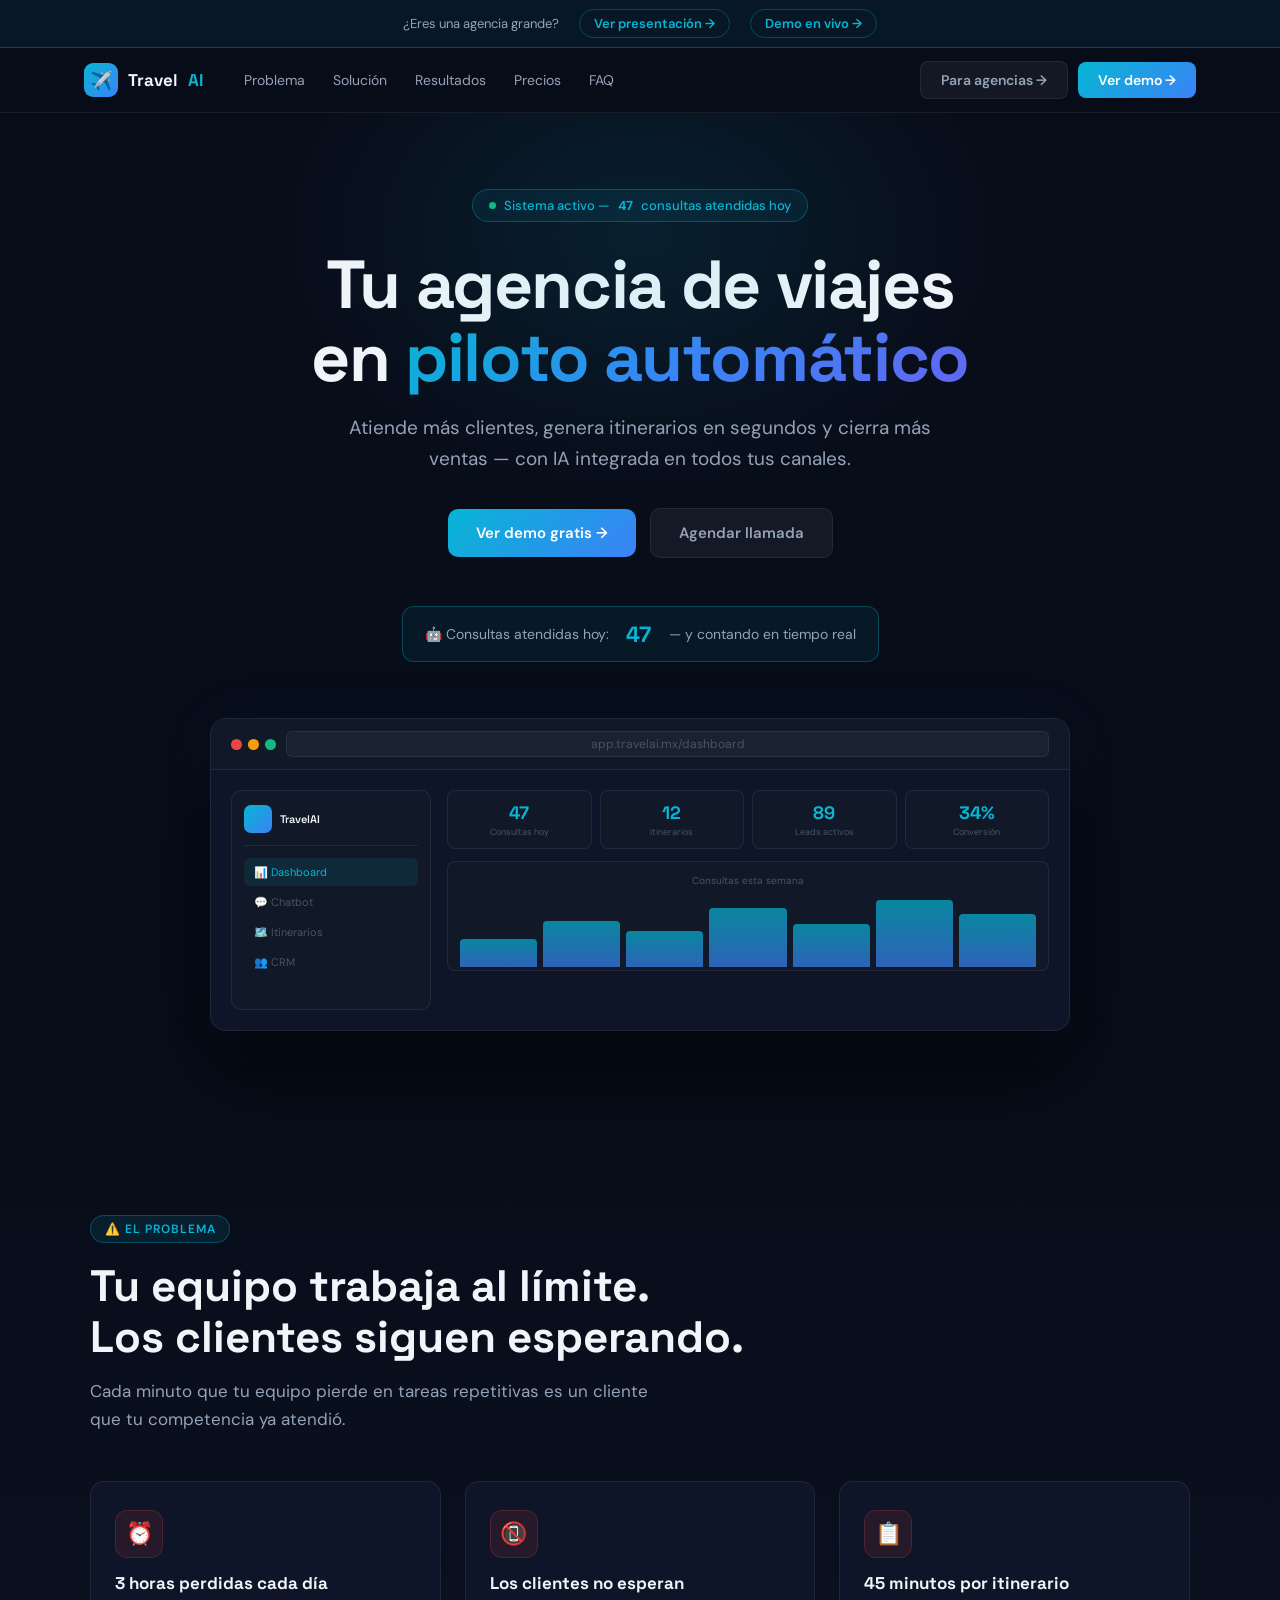
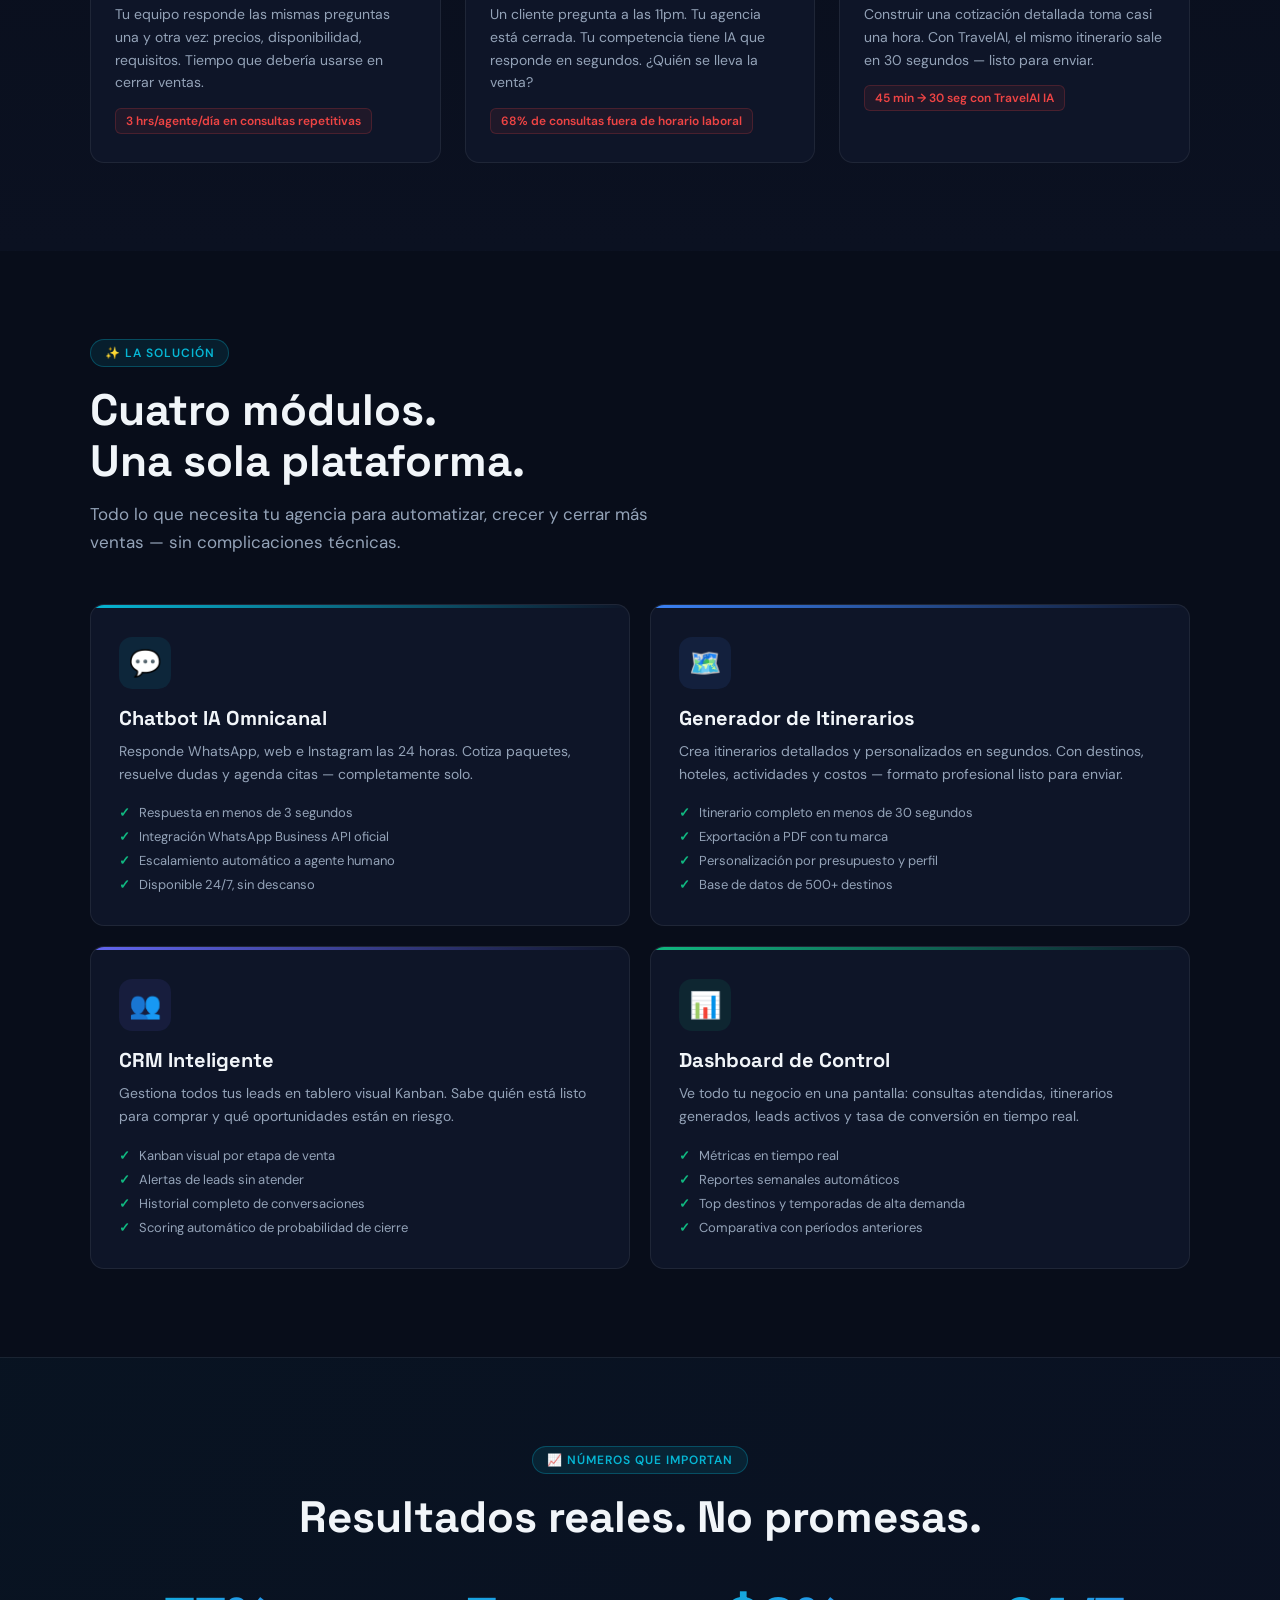
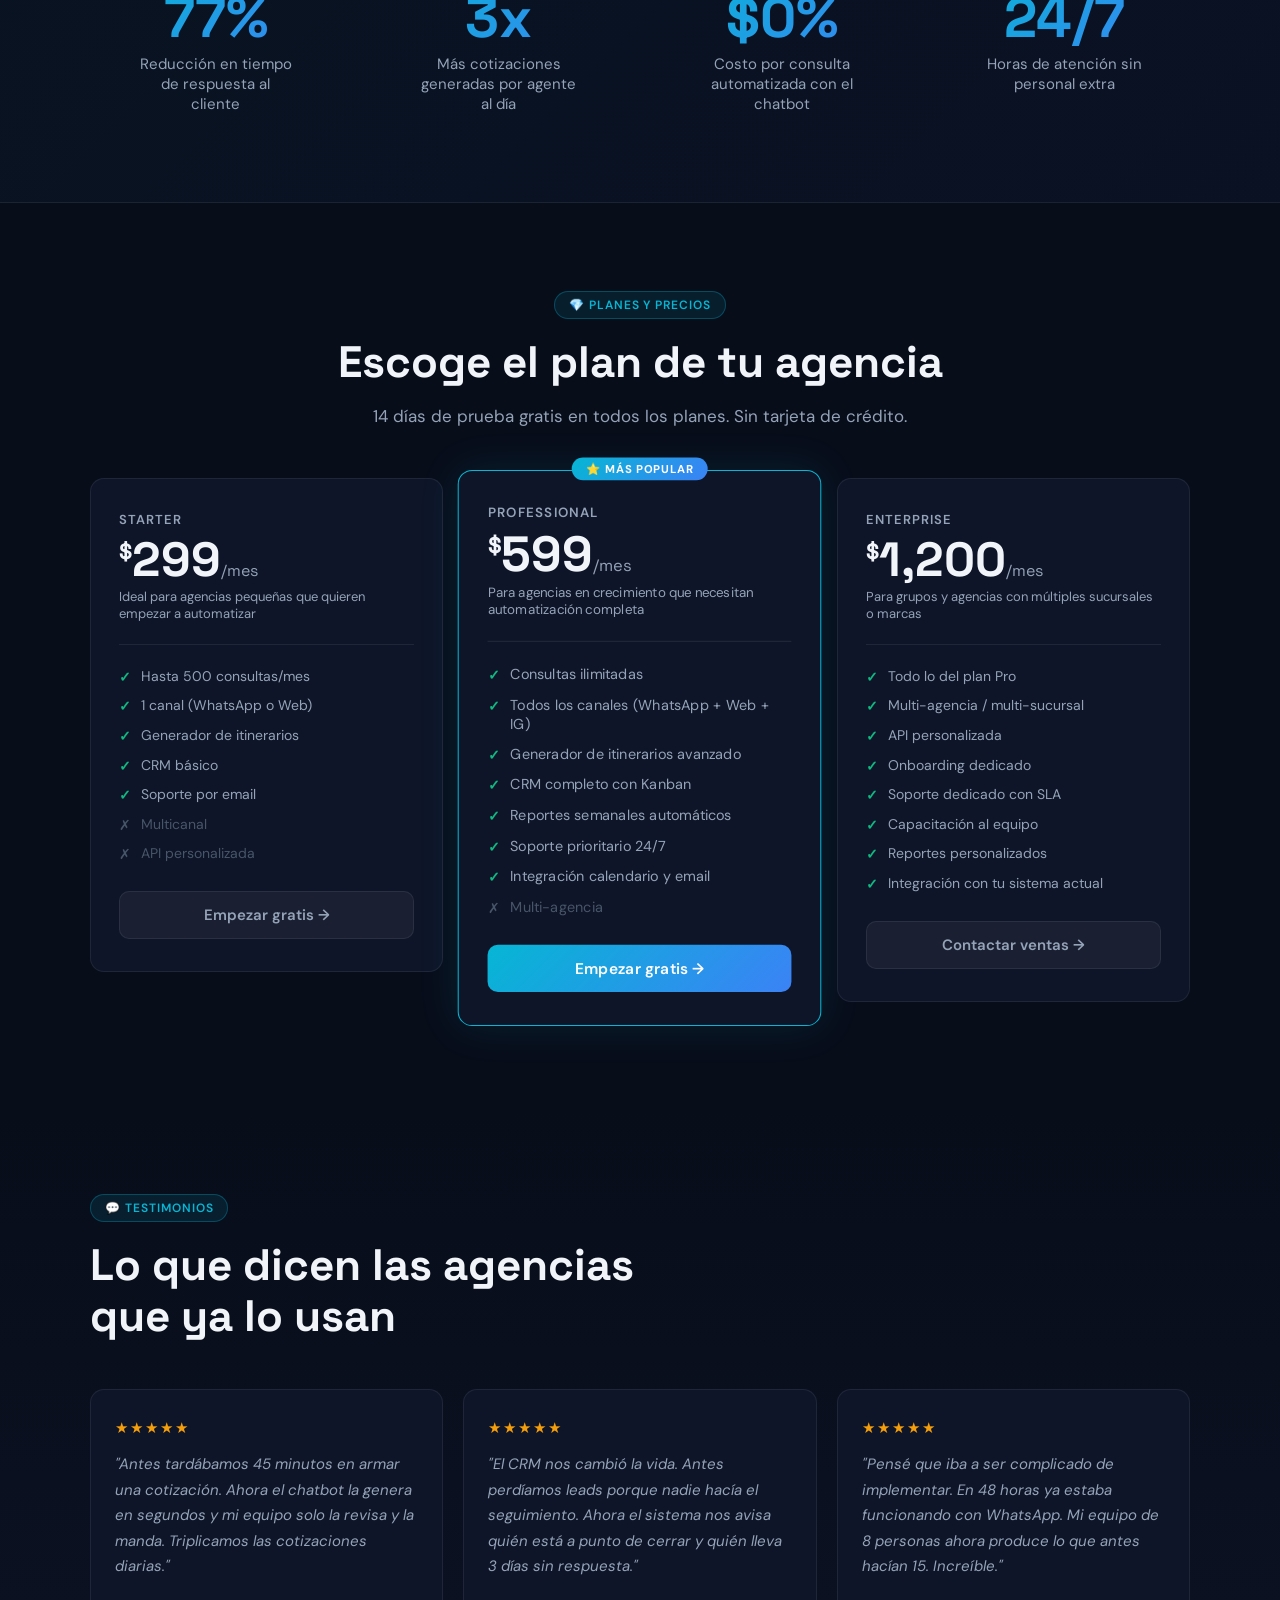
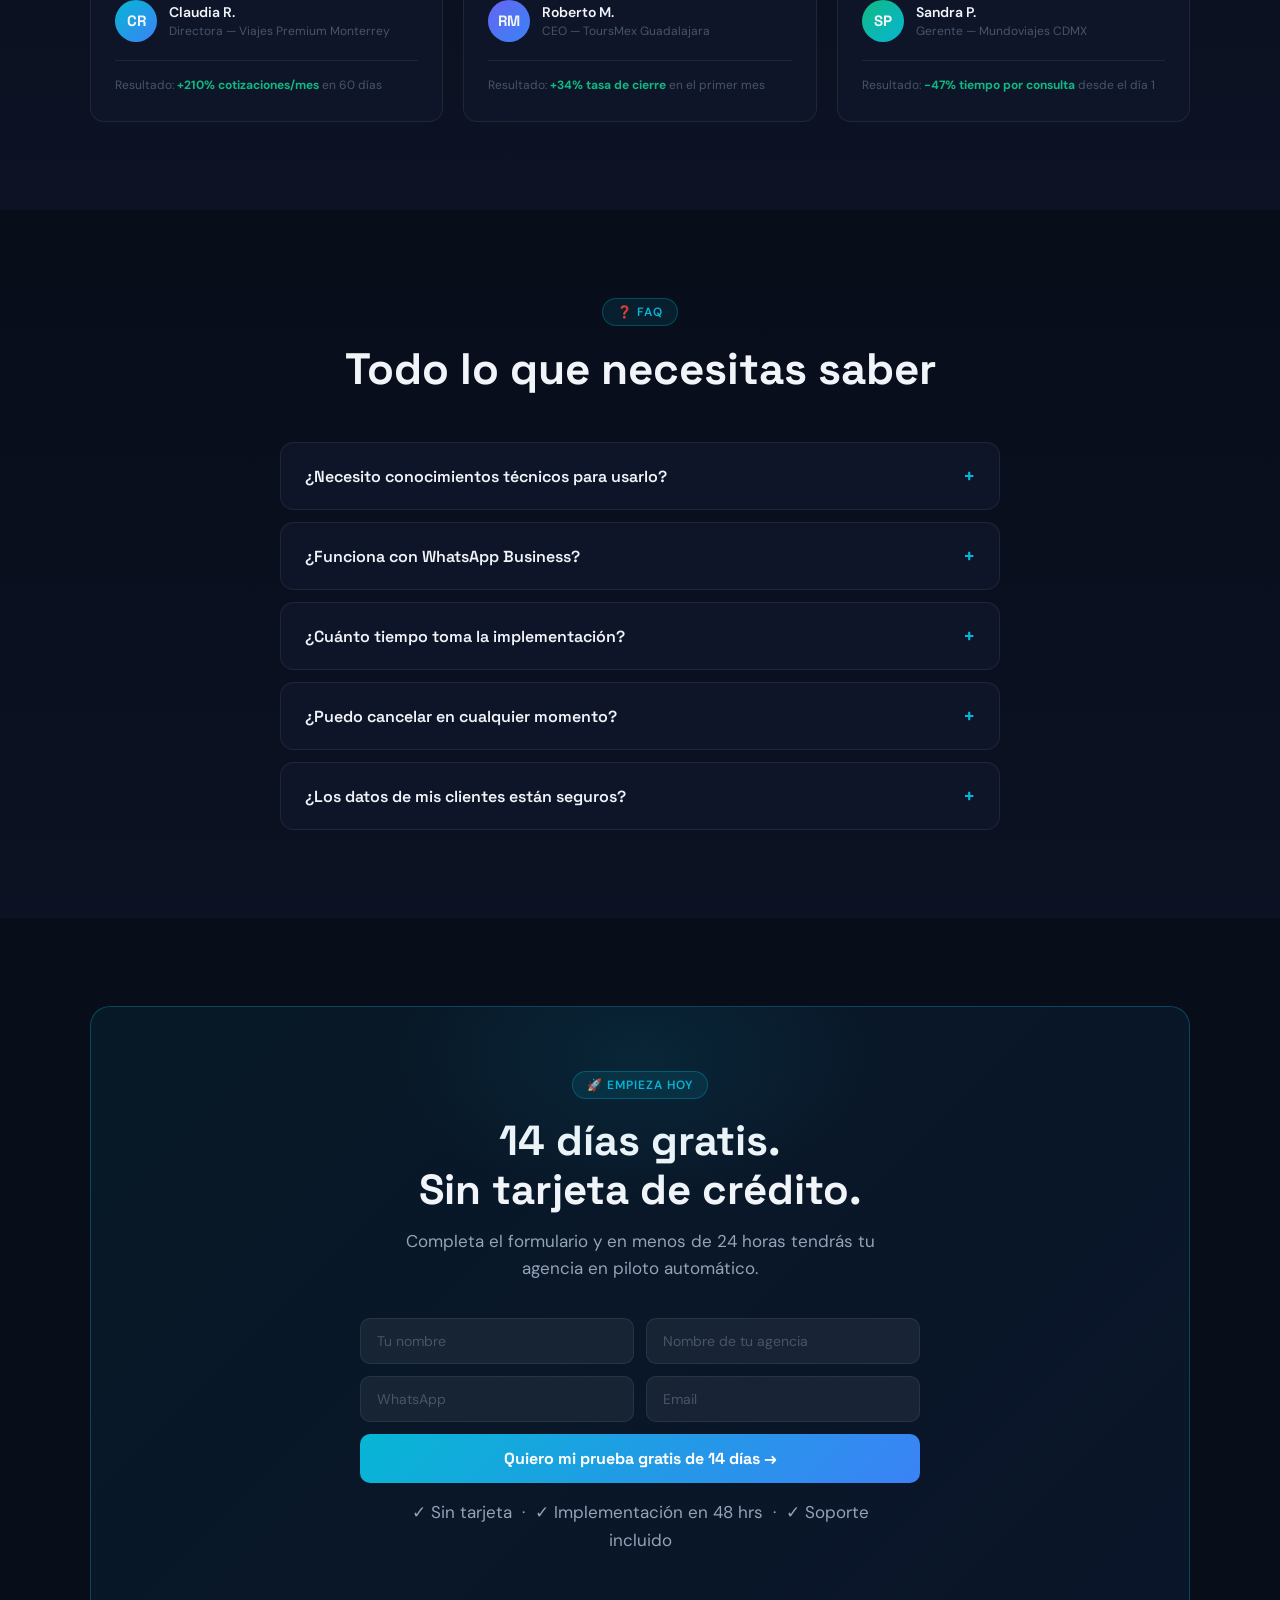
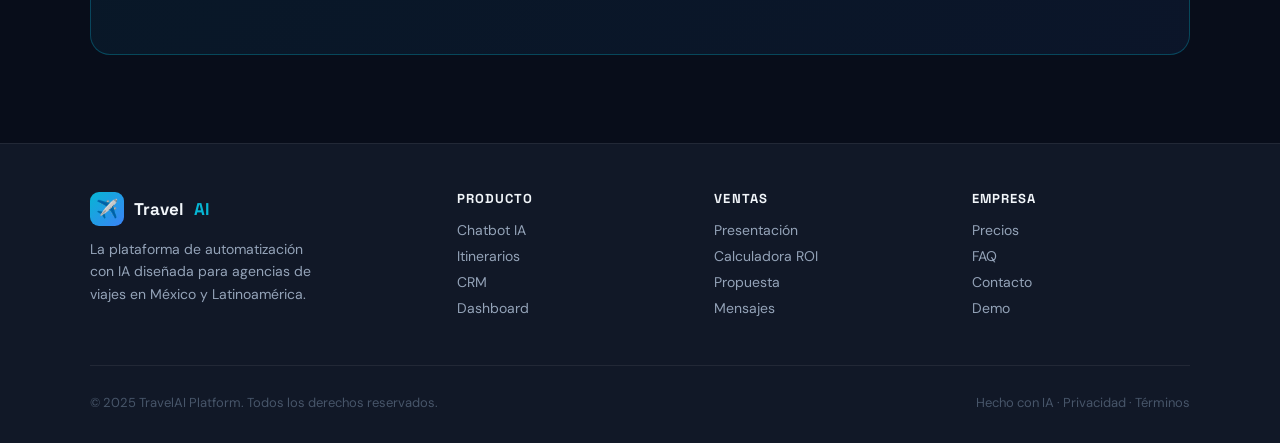
==== commit e0838293: "TravelAI Platform v1.2 - Materiales de ventas completos - index.html: reescritura completa con hero," ====
--- a/index.html
+++ b/index.html
@@ -3,1241 +3,550 @@
 <head>
   <meta charset="UTF-8">
   <meta name="viewport" content="width=device-width, initial-scale=1.0">
-  <title>TravelAI Platform — Automatiza tu agencia de viajes con IA</title>
-  <meta name="description" content="Plataforma de inteligencia artificial para agencias de viajes. Chatbot IA, generador de itinerarios, CRM inteligente y dashboard en tiempo real.">
+  <title>TravelAI Platform — Tu agencia de viajes en piloto automático</title>
+  <meta name="description" content="Atiende más clientes, genera itinerarios en segundos y cierra más ventas con IA integrada en todos tus canales. Para agencias de viajes.">
   <meta property="og:title" content="TravelAI Platform">
-  <meta property="og:description" content="Automatiza tu agencia de viajes con IA. Starter desde $299/mes.">
+  <meta property="og:description" content="Tu agencia de viajes en piloto automático. IA que atiende, cotiza y cierra ventas las 24 horas.">
   <meta property="og:type" content="website">
-  <link rel="icon" href="data:image/svg+xml,<svg xmlns='http://www.w3.org/2000/svg' viewBox='0 0 100 100'><text y='.9em' font-size='90'>✈️</text></svg>">
+  <link rel="preconnect" href="https://fonts.googleapis.com">
+  <link href="https://fonts.googleapis.com/css2?family=Space+Grotesk:wght@300;400;500;600;700;800&family=DM+Sans:wght@300;400;500;700&display=swap" rel="stylesheet">
   <style>
-    @import url('https://fonts.googleapis.com/css2?family=Space+Grotesk:wght@300;400;500;600;700&family=DM+Sans:wght@300;400;500;700&display=swap');
-
     :root {
-      --bg: #0a0f1e;
-      --bg-card: #0f172a;
-      --bg-card2: #111827;
-      --border: rgba(255,255,255,0.06);
-      --cyan: #06b6d4;
-      --blue: #3b82f6;
-      --purple: #6366f1;
-      --green: #10b981;
-      --text: #f1f5f9;
-      --text-2: #94a3b8;
-      --text-3: #475569;
-      --radius: 16px;
-      --radius-sm: 10px;
-      --font-h: 'Space Grotesk', sans-serif;
-      --font-b: 'DM Sans', sans-serif;
+      --bg:#080d1a; --bg2:#0e1528; --bg3:#111827;
+      --bdr:rgba(255,255,255,0.07); --bdr-c:rgba(6,182,212,0.3);
+      --c:#06b6d4; --cd:rgba(6,182,212,0.1);
+      --b:#3b82f6; --bd:rgba(59,130,246,0.1);
+      --p:#6366f1; --g:#10b981; --a:#f59e0b; --r:#ef4444;
+      --t:#f1f5f9; --t2:#94a3b8; --t3:#475569;
+      --fh:'Space Grotesk',sans-serif; --fb:'DM Sans',sans-serif;
+      --rad:14px; --rads:8px;
     }
-
-    *, *::before, *::after { box-sizing: border-box; margin: 0; padding: 0; }
-    html { scroll-behavior: smooth; }
-
-    body {
-      font-family: var(--font-b);
-      background: var(--bg);
-      color: var(--text);
-      -webkit-font-smoothing: antialiased;
-      overflow-x: hidden;
-    }
-
-    h1, h2, h3, h4 { font-family: var(--font-h); line-height: 1.2; }
-    a { color: inherit; text-decoration: none; }
-
-    /* ── NAVBAR ── */
-    nav {
-      position: fixed;
-      top: 0; left: 0; right: 0;
-      z-index: 100;
-      display: flex;
-      align-items: center;
-      padding: 0 48px;
-      height: 64px;
-      background: rgba(10,15,30,0.85);
-      backdrop-filter: blur(16px);
-      border-bottom: 1px solid var(--border);
-    }
-
-    .nav-logo {
-      display: flex;
-      align-items: center;
-      gap: 10px;
-      font-family: var(--font-h);
-      font-weight: 700;
-      font-size: 18px;
-      flex: 1;
-    }
-
-    .nav-logo .icon {
-      width: 36px; height: 36px;
-      background: linear-gradient(135deg, var(--cyan), var(--blue));
-      border-radius: 8px;
-      display: flex; align-items: center; justify-content: center;
-      font-size: 18px;
-    }
-
-    .nav-logo span { color: var(--cyan); }
-
-    .nav-links {
-      display: flex;
-      align-items: center;
-      gap: 32px;
-      list-style: none;
-    }
-
-    .nav-links a {
-      font-size: 14px;
-      color: var(--text-2);
-      transition: color 0.2s;
-    }
-
-    .nav-links a:hover { color: var(--text); }
-
-    .nav-cta {
-      display: flex;
-      align-items: center;
-      gap: 12px;
-      margin-left: 32px;
-    }
-
-    .btn {
-      display: inline-flex;
-      align-items: center;
-      gap: 8px;
-      padding: 9px 20px;
-      border-radius: var(--radius-sm);
-      font-family: var(--font-b);
-      font-size: 14px;
-      font-weight: 500;
-      border: none;
-      cursor: pointer;
-      transition: all 0.2s;
-      white-space: nowrap;
-      text-decoration: none;
-    }
-
-    .btn-primary {
-      background: linear-gradient(135deg, var(--cyan), var(--blue));
-      color: white;
-    }
-
-    .btn-primary:hover {
-      opacity: 0.9;
-      transform: translateY(-1px);
-      box-shadow: 0 8px 24px rgba(6,182,212,0.3);
-    }
-
-    .btn-ghost {
-      background: transparent;
-      color: var(--text-2);
-      border: 1px solid var(--border);
-    }
-
-    .btn-ghost:hover {
-      color: var(--text);
-      border-color: rgba(6,182,212,0.4);
-    }
-
-    .btn-lg {
-      padding: 14px 32px;
-      font-size: 16px;
-      border-radius: 12px;
-    }
-
-    /* ── HERO ── */
-    .hero {
-      min-height: 100vh;
-      display: flex;
-      align-items: center;
-      justify-content: center;
-      text-align: center;
-      padding: 120px 24px 80px;
-      position: relative;
-      overflow: hidden;
-    }
-
-    .hero-bg {
-      position: absolute;
-      inset: 0;
-      background:
-        radial-gradient(ellipse 80% 60% at 50% -10%, rgba(6,182,212,0.12) 0%, transparent 70%),
-        radial-gradient(ellipse 60% 40% at 80% 100%, rgba(59,130,246,0.08) 0%, transparent 60%);
-    }
-
-    .hero-grid {
-      position: absolute;
-      inset: 0;
-      background-image:
-        linear-gradient(rgba(255,255,255,0.02) 1px, transparent 1px),
-        linear-gradient(90deg, rgba(255,255,255,0.02) 1px, transparent 1px);
-      background-size: 60px 60px;
-      mask-image: radial-gradient(ellipse 80% 80% at 50% 50%, black, transparent);
-    }
-
-    .hero-content {
-      position: relative;
-      max-width: 800px;
-    }
-
-    .hero-badge {
-      display: inline-flex;
-      align-items: center;
-      gap: 8px;
-      background: rgba(6,182,212,0.1);
-      border: 1px solid rgba(6,182,212,0.25);
-      border-radius: 20px;
-      padding: 6px 16px;
-      font-size: 13px;
-      color: var(--cyan);
-      font-weight: 500;
-      margin-bottom: 24px;
-    }
-
-    .hero-badge .dot {
-      width: 6px; height: 6px;
-      background: var(--cyan);
-      border-radius: 50%;
-      animation: pulse 2s infinite;
-    }
-
-    @keyframes pulse {
-      0%, 100% { opacity: 1; }
-      50% { opacity: 0.5; }
-    }
-
-    h1 {
-      font-size: clamp(2.2rem, 5vw, 4rem);
-      font-weight: 700;
-      letter-spacing: -0.02em;
-      margin-bottom: 20px;
-      line-height: 1.1;
-    }
-
-    h1 .gradient {
-      background: linear-gradient(135deg, var(--cyan), var(--blue), var(--purple));
-      -webkit-background-clip: text;
-      -webkit-text-fill-color: transparent;
-      background-clip: text;
-    }
-
-    .hero-desc {
-      font-size: 18px;
-      color: var(--text-2);
-      max-width: 560px;
-      margin: 0 auto 36px;
-      line-height: 1.7;
-    }
-
-    .hero-actions {
-      display: flex;
-      align-items: center;
-      justify-content: center;
-      gap: 12px;
-      flex-wrap: wrap;
-    }
-
-    .hero-social-proof {
-      margin-top: 48px;
-      display: flex;
-      align-items: center;
-      justify-content: center;
-      gap: 32px;
-      flex-wrap: wrap;
-    }
-
-    .proof-item {
-      text-align: center;
-    }
-
-    .proof-num {
-      font-family: var(--font-h);
-      font-size: 28px;
-      font-weight: 700;
-      color: var(--text);
-    }
-
-    .proof-label {
-      font-size: 13px;
-      color: var(--text-2);
-    }
-
-    .proof-divider {
-      width: 1px;
-      height: 40px;
-      background: var(--border);
-    }
-
-    /* ── SECTIONS ── */
-    section {
-      padding: 96px 24px;
-    }
-
-    .section-inner {
-      max-width: 1140px;
-      margin: 0 auto;
-    }
-
-    .section-label {
-      display: inline-flex;
-      align-items: center;
-      gap: 8px;
-      font-size: 12px;
-      font-weight: 600;
-      text-transform: uppercase;
-      letter-spacing: 0.1em;
-      color: var(--cyan);
-      margin-bottom: 16px;
-    }
-
-    .section-label::before {
-      content: '';
-      display: block;
-      width: 20px; height: 1px;
-      background: var(--cyan);
-    }
-
-    h2 {
-      font-size: clamp(1.8rem, 3vw, 2.8rem);
-      font-weight: 700;
-      letter-spacing: -0.02em;
-      margin-bottom: 16px;
-    }
-
-    .section-desc {
-      font-size: 17px;
-      color: var(--text-2);
-      max-width: 560px;
-      line-height: 1.7;
-    }
-
-    /* ── MODULES ── */
-    .modules-grid {
-      display: grid;
-      grid-template-columns: repeat(auto-fit, minmax(260px, 1fr));
-      gap: 20px;
-      margin-top: 64px;
-    }
-
-    .module-card {
-      background: var(--bg-card);
-      border: 1px solid var(--border);
-      border-radius: var(--radius);
-      padding: 28px;
-      position: relative;
-      overflow: hidden;
-      transition: all 0.25s;
-    }
-
-    .module-card::before {
-      content: '';
-      position: absolute;
-      top: 0; left: 0; right: 0;
-      height: 1px;
-    }
-
-    .module-card.m1::before { background: linear-gradient(90deg, var(--cyan), transparent); }
-    .module-card.m2::before { background: linear-gradient(90deg, var(--blue), transparent); }
-    .module-card.m3::before { background: linear-gradient(90deg, var(--purple), transparent); }
-    .module-card.m4::before { background: linear-gradient(90deg, var(--green), transparent); }
-
-    .module-card:hover {
-      border-color: rgba(255,255,255,0.12);
-      transform: translateY(-4px);
-      box-shadow: 0 20px 40px rgba(0,0,0,0.4);
-    }
-
-    .module-icon {
-      width: 52px; height: 52px;
-      border-radius: 12px;
-      display: flex; align-items: center; justify-content: center;
-      font-size: 26px;
-      margin-bottom: 20px;
-    }
-
-    .m1 .module-icon { background: rgba(6,182,212,0.12); }
-    .m2 .module-icon { background: rgba(59,130,246,0.12); }
-    .m3 .module-icon { background: rgba(99,102,241,0.12); }
-    .m4 .module-icon { background: rgba(16,185,129,0.12); }
-
-    .module-card h3 {
-      font-size: 18px;
-      font-weight: 700;
-      margin-bottom: 10px;
-    }
-
-    .module-card p {
-      font-size: 14px;
-      color: var(--text-2);
-      line-height: 1.7;
-      margin-bottom: 20px;
-    }
-
-    .module-features {
-      list-style: none;
-    }
-
-    .module-features li {
-      font-size: 13px;
-      color: var(--text-2);
-      padding: 4px 0;
-      display: flex;
-      align-items: center;
-      gap: 8px;
-    }
-
-    .module-features li::before {
-      content: '✓';
-      font-size: 12px;
-      font-weight: 700;
-    }
-
-    .m1 .module-features li::before { color: var(--cyan); }
-    .m2 .module-features li::before { color: var(--blue); }
-    .m3 .module-features li::before { color: var(--purple); }
-    .m4 .module-features li::before { color: var(--green); }
-
-    /* ── HOW IT WORKS ── */
-    .how-bg { background: var(--bg-card2); }
-
-    .steps-grid {
-      display: grid;
-      grid-template-columns: repeat(auto-fit, minmax(220px, 1fr));
-      gap: 0;
-      margin-top: 64px;
-      position: relative;
-    }
-
-    .steps-grid::before {
-      content: '';
-      position: absolute;
-      top: 28px; left: 0; right: 0;
-      height: 1px;
-      background: linear-gradient(90deg, transparent, var(--cyan), var(--blue), transparent);
-    }
-
-    .step {
-      text-align: center;
-      padding: 0 24px;
-      position: relative;
-    }
-
-    .step-num {
-      width: 56px; height: 56px;
-      border-radius: 50%;
-      display: flex; align-items: center; justify-content: center;
-      font-family: var(--font-h);
-      font-size: 20px;
-      font-weight: 700;
-      margin: 0 auto 24px;
-      position: relative;
-      z-index: 1;
-    }
-
-    .step:nth-child(1) .step-num { background: rgba(6,182,212,0.15); border: 2px solid var(--cyan); color: var(--cyan); }
-    .step:nth-child(2) .step-num { background: rgba(59,130,246,0.15); border: 2px solid var(--blue); color: var(--blue); }
-    .step:nth-child(3) .step-num { background: rgba(99,102,241,0.15); border: 2px solid var(--purple); color: var(--purple); }
-    .step:nth-child(4) .step-num { background: rgba(16,185,129,0.15); border: 2px solid var(--green); color: var(--green); }
-
-    .step h3 { font-size: 16px; font-weight: 600; margin-bottom: 10px; }
-    .step p { font-size: 14px; color: var(--text-2); line-height: 1.6; }
-
-    /* ── PRICING ── */
-    .pricing-grid {
-      display: grid;
-      grid-template-columns: repeat(auto-fit, minmax(280px, 1fr));
-      gap: 20px;
-      margin-top: 64px;
-      align-items: start;
-    }
-
-    .pricing-card {
-      background: var(--bg-card);
-      border: 1px solid var(--border);
-      border-radius: var(--radius);
-      padding: 32px;
-      position: relative;
-      transition: all 0.25s;
-    }
-
-    .pricing-card:hover {
-      border-color: rgba(6,182,212,0.3);
-      transform: translateY(-4px);
-      box-shadow: 0 20px 40px rgba(0,0,0,0.4);
-    }
-
-    .pricing-card.featured {
-      border-color: rgba(6,182,212,0.4);
-      background: linear-gradient(180deg, rgba(6,182,212,0.06) 0%, var(--bg-card) 100%);
-    }
-
-    .featured-badge {
-      position: absolute;
-      top: -12px;
-      left: 50%;
-      transform: translateX(-50%);
-      background: linear-gradient(135deg, var(--cyan), var(--blue));
-      color: white;
-      font-size: 11px;
-      font-weight: 700;
-      padding: 4px 16px;
-      border-radius: 20px;
-      white-space: nowrap;
-    }
-
-    .plan-name {
-      font-family: var(--font-h);
-      font-size: 20px;
-      font-weight: 700;
-      margin-bottom: 4px;
-    }
-
-    .plan-desc {
-      font-size: 13px;
-      color: var(--text-2);
-      margin-bottom: 24px;
-    }
-
-    .plan-price {
-      display: flex;
-      align-items: baseline;
-      gap: 4px;
-      margin-bottom: 24px;
-    }
-
-    .price-currency {
-      font-size: 20px;
-      font-weight: 600;
-      color: var(--text-2);
-    }
-
-    .price-amount {
-      font-family: var(--font-h);
-      font-size: 48px;
-      font-weight: 700;
-      color: var(--text);
-      line-height: 1;
-    }
-
-    .price-period {
-      font-size: 14px;
-      color: var(--text-2);
-    }
-
-    .plan-features {
-      list-style: none;
-      margin-bottom: 28px;
-    }
-
-    .plan-features li {
-      font-size: 14px;
-      color: var(--text-2);
-      padding: 8px 0;
-      border-bottom: 1px solid var(--border);
-      display: flex;
-      align-items: center;
-      gap: 10px;
-    }
-
-    .plan-features li:last-child { border-bottom: none; }
-
-    .plan-features li .check { color: var(--cyan); font-weight: 700; }
-    .plan-features li .x { color: var(--text-3); }
-
-    .plan-features li.included { color: var(--text); }
-
-    /* ── CTA SECTION ── */
-    .cta-section {
-      text-align: center;
-      padding: 96px 24px;
-    }
-
-    .cta-box {
-      max-width: 640px;
-      margin: 0 auto;
-      background: linear-gradient(135deg, rgba(6,182,212,0.08), rgba(59,130,246,0.08));
-      border: 1px solid rgba(6,182,212,0.2);
-      border-radius: 24px;
-      padding: 56px 48px;
-      position: relative;
-      overflow: hidden;
-    }
-
-    .cta-box::before {
-      content: '';
-      position: absolute;
-      top: -50%; left: -50%;
-      width: 200%; height: 200%;
-      background: radial-gradient(circle at 50% 50%, rgba(6,182,212,0.05), transparent 60%);
-      pointer-events: none;
-    }
-
-    .cta-box h2 { font-size: 2.2rem; margin-bottom: 16px; }
-    .cta-box p { color: var(--text-2); margin-bottom: 32px; font-size: 16px; }
-
-    /* ── FOOTER ── */
-    footer {
-      background: var(--bg-card2);
-      border-top: 1px solid var(--border);
-      padding: 40px 24px;
-    }
-
-    .footer-inner {
-      max-width: 1140px;
-      margin: 0 auto;
-      display: flex;
-      align-items: center;
-      justify-content: space-between;
-      flex-wrap: wrap;
-      gap: 16px;
-    }
-
-    .footer-logo {
-      display: flex;
-      align-items: center;
-      gap: 8px;
-      font-family: var(--font-h);
-      font-weight: 700;
-      font-size: 16px;
-    }
-
-    .footer-logo .icon {
-      width: 28px; height: 28px;
-      background: linear-gradient(135deg, var(--cyan), var(--blue));
-      border-radius: 6px;
-      display: flex; align-items: center; justify-content: center;
-      font-size: 14px;
-    }
-
-    .footer-logo span { color: var(--cyan); }
-
-    .footer-links {
-      display: flex;
-      gap: 24px;
-      list-style: none;
-    }
-
-    .footer-links a {
-      font-size: 13px;
-      color: var(--text-2);
-      transition: color 0.2s;
-    }
-
-    .footer-links a:hover { color: var(--text); }
-
-    .footer-copy {
-      font-size: 12px;
-      color: var(--text-3);
-    }
-
-    /* ── MOBILE ── */
-    .ham {
-      display: none;
-      background: none;
-      border: none;
-      color: var(--text);
-      font-size: 22px;
-      cursor: pointer;
-    }
-
-    @media (max-width: 768px) {
-      nav { padding: 0 20px; }
-      .nav-links, .nav-cta { display: none; }
-      .ham { display: flex; margin-left: auto; }
-      .hero-social-proof { gap: 20px; }
-      .proof-divider { display: none; }
-      .steps-grid::before { display: none; }
-      .cta-box { padding: 36px 24px; }
-      section { padding: 64px 20px; }
-    }
-
-    /* ── VIDEO PLACEHOLDER ── */
-    .video-section { padding: 0 24px 96px; }
-    .video-wrap {
-      max-width: 860px;
-      margin: 0 auto;
-      position: relative;
-      border-radius: 20px;
-      overflow: hidden;
-      border: 1px solid rgba(255,255,255,0.08);
-      background: var(--bg-card);
-      aspect-ratio: 16/9;
-      cursor: pointer;
-    }
-    .video-bg {
-      position: absolute; inset: 0;
-      background: linear-gradient(135deg, rgba(6,182,212,0.08) 0%, rgba(59,130,246,0.08) 50%, rgba(99,102,241,0.08) 100%);
-    }
-    .video-grid-overlay {
-      position: absolute; inset: 0;
-      background-image: linear-gradient(rgba(255,255,255,0.02) 1px, transparent 1px),
-                        linear-gradient(90deg, rgba(255,255,255,0.02) 1px, transparent 1px);
-      background-size: 40px 40px;
-    }
-    .video-mock-ui {
-      position: absolute; inset: 16px;
-      display: flex; gap: 12px;
-    }
-    .mock-sidebar {
-      width: 120px; background: rgba(17,24,39,0.8);
-      border-radius: 10px; border: 1px solid rgba(255,255,255,0.05);
-      padding: 10px 8px;
-      display: flex; flex-direction: column; gap: 6px;
-    }
-    .mock-nav { height: 10px; background: rgba(255,255,255,0.06); border-radius: 4px; }
-    .mock-nav.active { background: rgba(6,182,212,0.3); }
-    .mock-content {
-      flex: 1; display: flex; flex-direction: column; gap: 10px;
-    }
-    .mock-row { display: flex; gap: 8px; }
-    .mock-card {
-      flex: 1; height: 60px;
-      background: rgba(17,24,39,0.8);
-      border-radius: 8px; border: 1px solid rgba(255,255,255,0.05);
-    }
-    .mock-chart {
-      flex: 1; height: 100px;
-      background: rgba(17,24,39,0.8);
-      border-radius: 8px; border: 1px solid rgba(255,255,255,0.05);
-    }
-    .play-btn {
-      position: absolute;
-      top: 50%; left: 50%;
-      transform: translate(-50%, -50%);
-      width: 72px; height: 72px;
-      background: rgba(6,182,212,0.9);
-      border-radius: 50%;
-      display: flex; align-items: center; justify-content: center;
-      font-size: 28px;
-      transition: all 0.3s;
-      box-shadow: 0 0 0 0 rgba(6,182,212,0.4);
-      animation: playPulse 2.5s infinite;
-      z-index: 2;
-    }
-    .video-wrap:hover .play-btn {
-      transform: translate(-50%, -50%) scale(1.1);
-      background: rgba(6,182,212,1);
-    }
-    @keyframes playPulse {
-      0%,100% { box-shadow: 0 0 0 0 rgba(6,182,212,0.4); }
-      50% { box-shadow: 0 0 0 16px rgba(6,182,212,0); }
-    }
-    .video-label {
-      text-align: center;
-      margin-top: 16px;
-      font-size: 13px;
-      color: var(--text-3);
-    }
-
-    /* ── TESTIMONIALS ── */
-    .testi-grid {
-      display: grid;
-      grid-template-columns: repeat(auto-fit, minmax(280px, 1fr));
-      gap: 20px;
-      margin-top: 52px;
-    }
-    .testi-card {
-      background: var(--bg-card);
-      border: 1px solid var(--border);
-      border-radius: var(--radius);
-      padding: 28px;
-      position: relative;
-      transition: all 0.25s;
-    }
-    .testi-card:hover { border-color: rgba(255,255,255,0.12); transform: translateY(-3px); }
-    .testi-card::before {
-      content: '"';
-      position: absolute;
-      top: 16px; right: 20px;
-      font-size: 64px;
-      line-height: 1;
-      color: rgba(6,182,212,0.15);
-      font-family: Georgia, serif;
-      font-weight: 700;
-    }
-    .testi-stars { color: #fbbf24; font-size: 14px; margin-bottom: 14px; }
-    .testi-text { font-size: 14px; color: var(--text-2); line-height: 1.75; margin-bottom: 20px; }
-    .testi-author { display: flex; align-items: center; gap: 12px; }
-    .testi-avatar {
-      width: 44px; height: 44px;
-      border-radius: 50%;
-      display: flex; align-items: center; justify-content: center;
-      font-weight: 700; font-size: 16px;
-      color: white;
-    }
-    .testi-name { font-size: 14px; font-weight: 600; color: var(--text); }
-    .testi-role { font-size: 12px; color: var(--text-3); margin-top: 2px; }
-
-    /* ── TECH LOGOS ── */
-    .logos-section { padding: 48px 24px; border-top: 1px solid var(--border); border-bottom: 1px solid var(--border); }
-    .logos-inner { max-width: 900px; margin: 0 auto; text-align: center; }
-    .logos-label { font-size: 12px; color: var(--text-3); text-transform: uppercase; letter-spacing: 0.1em; margin-bottom: 28px; }
-    .logos-grid { display: flex; align-items: center; justify-content: center; gap: 40px; flex-wrap: wrap; }
-    .logo-item {
-      display: flex; align-items: center; gap: 8px;
-      font-size: 15px; font-weight: 600; color: var(--text-3);
-      opacity: 0.6;
-      transition: opacity 0.2s;
-      font-family: var(--font-h);
-    }
-    .logo-item:hover { opacity: 1; }
-    .logo-item .logo-emoji { font-size: 22px; }
-
-    /* ── FAQ ── */
-    .faq-list { margin-top: 52px; max-width: 720px; margin-left: auto; margin-right: auto; }
-    .faq-item {
-      border: 1px solid var(--border);
-      border-radius: var(--radius-sm);
-      margin-bottom: 10px;
-      overflow: hidden;
-      transition: border-color 0.2s;
-    }
-    .faq-item.open { border-color: rgba(6,182,212,0.3); }
-    .faq-q {
-      display: flex;
-      align-items: center;
-      justify-content: space-between;
-      padding: 18px 20px;
-      cursor: pointer;
-      font-size: 15px;
-      font-weight: 500;
-      color: var(--text);
-      background: var(--bg-card);
-      user-select: none;
-      gap: 12px;
-      transition: background 0.2s;
-    }
-    .faq-item.open .faq-q { background: rgba(6,182,212,0.05); }
-    .faq-chevron {
-      font-size: 12px;
-      color: var(--text-3);
-      transition: transform 0.25s;
-      flex-shrink: 0;
-    }
-    .faq-item.open .faq-chevron { transform: rotate(180deg); color: var(--cyan); }
-    .faq-a {
-      max-height: 0;
-      overflow: hidden;
-      transition: max-height 0.3s ease, padding 0.3s ease;
-      font-size: 14px;
-      color: var(--text-2);
-      line-height: 1.7;
-      background: var(--bg-card);
-      padding: 0 20px;
-    }
-    .faq-item.open .faq-a { max-height: 200px; padding: 0 20px 18px; }
+    *,*::before,*::after{box-sizing:border-box;margin:0;padding:0}
+    html{scroll-behavior:smooth}
+    body{font-family:var(--fb);background:var(--bg);color:var(--t);-webkit-font-smoothing:antialiased;overflow-x:hidden}
+    h1,h2,h3,h4{font-family:var(--fh);line-height:1.15}
+    a{color:inherit;text-decoration:none}
+
+    /* SALES BAR */
+    .sbar{background:rgba(6,182,212,0.06);border-bottom:1px solid var(--bdr-c);padding:9px 24px;display:flex;align-items:center;justify-content:center;gap:20px;font-size:13px}
+    .sbar span{color:var(--t2)}
+    .sbar a{color:var(--c);font-weight:600;padding:5px 14px;border:1px solid var(--bdr-c);border-radius:20px;transition:background .2s}
+    .sbar a:hover{background:var(--cd)}
+
+    /* NAV */
+    nav{position:sticky;top:0;z-index:200;background:rgba(8,13,26,.88);backdrop-filter:blur(16px);border-bottom:1px solid var(--bdr)}
+    .nav-i{max-width:1160px;margin:0 auto;padding:0 24px;height:64px;display:flex;align-items:center;gap:28px}
+    .logo{display:flex;align-items:center;gap:10px;font-family:var(--fh);font-weight:700;font-size:17px;flex-shrink:0}
+    .logo-sq{width:34px;height:34px;background:linear-gradient(135deg,var(--c),var(--b));border-radius:9px;display:flex;align-items:center;justify-content:center;font-size:18px}
+    .logo span{color:var(--c)}
+    .nav-links{display:flex;align-items:center;gap:2px;flex:1}
+    .nav-links a{padding:6px 13px;border-radius:var(--rads);font-size:14px;color:var(--t2);transition:all .2s}
+    .nav-links a:hover{color:var(--t);background:rgba(255,255,255,.05)}
+    .nav-ctas{display:flex;align-items:center;gap:10px}
+    .btn{display:inline-flex;align-items:center;gap:7px;padding:9px 20px;border-radius:var(--rads);font-family:var(--fb);font-size:14px;font-weight:600;border:none;cursor:pointer;transition:all .2s;white-space:nowrap}
+    .btn-p{background:linear-gradient(135deg,var(--c),var(--b));color:#fff}
+    .btn-p:hover{opacity:.88;transform:translateY(-1px);box-shadow:0 0 24px rgba(6,182,212,.3)}
+    .btn-o{background:transparent;border:1px solid var(--bdr-c);color:var(--c)}
+    .btn-o:hover{background:var(--cd)}
+    .btn-g{background:rgba(255,255,255,.05);border:1px solid var(--bdr);color:var(--t2)}
+    .btn-g:hover{background:rgba(255,255,255,.09);color:var(--t)}
+    .btn-lg{padding:14px 28px;font-size:15px;border-radius:10px}
+    .ham{display:none;background:none;border:none;color:var(--t);font-size:22px;cursor:pointer}
+    .mob-nav{display:none;flex-direction:column;gap:4px;padding:12px 20px 20px;border-top:1px solid var(--bdr);background:var(--bg2)}
+    .mob-nav a{padding:11px 14px;border-radius:var(--rads);font-size:15px;color:var(--t2)}
+    .mob-nav a:hover{background:rgba(255,255,255,.05);color:var(--t)}
+    .mob-nav .btn{width:100%;justify-content:center;margin-top:6px}
+
+    /* SECTIONS */
+    section{padding:88px 24px}
+    .wrap{max-width:1100px;margin:0 auto}
+    .lbl{display:inline-flex;align-items:center;gap:6px;background:var(--cd);border:1px solid var(--bdr-c);color:var(--c);font-size:12px;font-weight:600;letter-spacing:.08em;text-transform:uppercase;padding:5px 14px;border-radius:20px;margin-bottom:18px}
+    .stitle{font-size:clamp(28px,4vw,44px);font-weight:800;color:var(--t);margin-bottom:14px}
+    .ssub{font-size:17px;color:var(--t2);max-width:580px;line-height:1.65}
+
+    /* HERO */
+    #hero{padding:76px 24px 96px;position:relative;overflow:hidden;text-align:center}
+    .hglow{position:absolute;top:-140px;left:50%;transform:translateX(-50%);width:720px;height:520px;background:radial-gradient(ellipse,rgba(6,182,212,.11) 0%,transparent 70%);pointer-events:none}
+    .hbadge{display:inline-flex;align-items:center;gap:8px;background:rgba(6,182,212,.08);border:1px solid var(--bdr-c);padding:7px 16px;border-radius:20px;font-size:13px;color:var(--c);font-weight:500;margin-bottom:26px}
+    .dot-live{width:7px;height:7px;background:var(--g);border-radius:50%;animation:blink 2s infinite}
+    @keyframes blink{0%,100%{opacity:1}50%{opacity:.4}}
+    #hero h1{font-size:clamp(36px,6vw,68px);font-weight:800;line-height:1.08;margin-bottom:18px;letter-spacing:-.02em}
+    .grad{background:linear-gradient(135deg,var(--c),var(--b) 50%,var(--p));-webkit-background-clip:text;-webkit-text-fill-color:transparent;background-clip:text}
+    .hsub{font-size:clamp(16px,2vw,19px);color:var(--t2);max-width:620px;margin:0 auto 34px;line-height:1.62}
+    .hctas{display:flex;align-items:center;justify-content:center;gap:14px;flex-wrap:wrap;margin-bottom:48px}
+    .cstrip{display:inline-flex;align-items:center;gap:9px;background:rgba(6,182,212,.07);border:1px solid var(--bdr-c);border-radius:12px;padding:13px 22px;font-size:14px;color:var(--t2);margin-bottom:56px}
+    .cnum{font-family:var(--fh);font-size:22px;font-weight:700;color:var(--c);min-width:34px;display:inline-block}
+    .hmock{max-width:860px;margin:0 auto;background:var(--bg2);border:1px solid var(--bdr);border-radius:16px;overflow:hidden;box-shadow:0 40px 80px rgba(0,0,0,.6),0 0 60px rgba(6,182,212,.05)}
+    .mbar{background:var(--bg3);border-bottom:1px solid var(--bdr);padding:12px 20px;display:flex;align-items:center;gap:10px}
+    .mdots{display:flex;gap:6px}
+    .mdots span{width:11px;height:11px;border-radius:50%}
+    .mdots span:nth-child(1){background:#ef4444}
+    .mdots span:nth-child(2){background:var(--a)}
+    .mdots span:nth-child(3){background:var(--g)}
+    .murl{flex:1;background:rgba(255,255,255,.04);border:1px solid var(--bdr);border-radius:6px;padding:4px 12px;font-size:12px;color:var(--t3);text-align:center}
+    .mbody{padding:20px;display:grid;grid-template-columns:200px 1fr;gap:16px;min-height:260px}
+    .mside{background:var(--bg3);border-radius:10px;border:1px solid var(--bdr);padding:14px 12px}
+    .mlogo{display:flex;align-items:center;gap:8px;padding-bottom:12px;border-bottom:1px solid var(--bdr);margin-bottom:12px}
+    .mlogo-sq{width:28px;height:28px;background:linear-gradient(135deg,var(--c),var(--b));border-radius:7px}
+    .mlogo-t{font-size:11px;font-weight:600;font-family:var(--fh)}
+    .mnav{display:flex;align-items:center;gap:8px;padding:7px 10px;border-radius:6px;font-size:11px;color:var(--t3);margin-bottom:2px}
+    .mnav.on{background:var(--cd);color:var(--c)}
+    .mmain{display:flex;flex-direction:column;gap:12px}
+    .mmets{display:grid;grid-template-columns:repeat(4,1fr);gap:8px}
+    .mcard{background:var(--bg3);border:1px solid var(--bdr);border-radius:8px;padding:10px}
+    .mcard .v{font-size:18px;font-weight:700;font-family:var(--fh);color:var(--c)}
+    .mcard .l{font-size:9px;color:var(--t3);margin-top:2px}
+    .mchart{background:var(--bg3);border:1px solid var(--bdr);border-radius:8px;padding:12px;height:110px;overflow:hidden}
+    .mcl{font-size:10px;color:var(--t3);margin-bottom:8px}
+    .mbars{display:flex;align-items:flex-end;gap:6px;height:72px}
+    .mbar-b{flex:1;border-radius:4px 4px 0 0;background:linear-gradient(180deg,var(--c),var(--b));opacity:.7}
+
+    /* PAIN */
+    #pain{background:linear-gradient(180deg,var(--bg) 0%,rgba(14,21,40,.5) 100%)}
+    .pgrid{display:grid;grid-template-columns:repeat(3,1fr);gap:24px;margin-top:48px}
+    .pcard{background:var(--bg2);border:1px solid var(--bdr);border-radius:var(--rad);padding:28px 24px;transition:all .25s}
+    .pcard:hover{border-color:rgba(239,68,68,.35);transform:translateY(-4px)}
+    .pico{width:48px;height:48px;border-radius:12px;background:rgba(239,68,68,.1);border:1px solid rgba(239,68,68,.2);display:flex;align-items:center;justify-content:center;font-size:22px;margin-bottom:16px}
+    .pcard h3{font-size:17px;font-weight:700;margin-bottom:10px}
+    .pcard p{font-size:14px;color:var(--t2);line-height:1.62}
+    .pstat{display:inline-block;margin-top:14px;background:rgba(239,68,68,.08);border:1px solid rgba(239,68,68,.2);border-radius:6px;padding:4px 10px;font-size:12px;font-weight:600;color:#ef4444}
+
+    /* MÓDULOS */
+    .mgrid{display:grid;grid-template-columns:repeat(2,1fr);gap:20px;margin-top:48px}
+    .modc{background:var(--bg2);border:1px solid var(--bdr);border-radius:var(--rad);padding:32px 28px;transition:all .25s;position:relative;overflow:hidden}
+    .modc::before{content:'';position:absolute;top:0;left:0;right:0;height:3px}
+    .modc.mc::before{background:linear-gradient(90deg,var(--c),transparent)}
+    .modc.mb::before{background:linear-gradient(90deg,var(--b),transparent)}
+    .modc.mp::before{background:linear-gradient(90deg,var(--p),transparent)}
+    .modc.mg::before{background:linear-gradient(90deg,var(--g),transparent)}
+    .modc:hover{border-color:var(--bdr-c);transform:translateY(-4px);box-shadow:0 20px 40px rgba(0,0,0,.4)}
+    .modc h3{font-size:20px;font-weight:700;margin-bottom:10px}
+    .modc p{font-size:14px;color:var(--t2);line-height:1.65;margin-bottom:18px}
+    .mico{width:52px;height:52px;border-radius:13px;display:flex;align-items:center;justify-content:center;font-size:26px;margin-bottom:18px}
+    .mico.mc{background:var(--cd)} .mico.mb{background:var(--bd)} .mico.mp{background:rgba(99,102,241,.1)} .mico.mg{background:rgba(16,185,129,.1)}
+    .mfeats{display:flex;flex-direction:column;gap:7px}
+    .mfeat{display:flex;align-items:center;gap:9px;font-size:13px;color:var(--t2)}
+    .mfeat::before{content:'✓';color:var(--g);font-weight:700;flex-shrink:0}
+
+    /* NÚMEROS */
+    #numeros{background:linear-gradient(135deg,rgba(6,182,212,.04) 0%,rgba(59,130,246,.04) 100%);border-top:1px solid var(--bdr);border-bottom:1px solid var(--bdr)}
+    .ngrid{display:grid;grid-template-columns:repeat(4,1fr);gap:32px}
+    .nitem{text-align:center}
+    .nval{font-family:var(--fh);font-size:clamp(36px,5vw,56px);font-weight:800;background:linear-gradient(135deg,var(--c),var(--b));-webkit-background-clip:text;-webkit-text-fill-color:transparent;background-clip:text;line-height:1;margin-bottom:8px}
+    .nlbl{font-size:15px;color:var(--t2);max-width:160px;margin:0 auto}
+
+    /* PRECIOS */
+    .prgrid{display:grid;grid-template-columns:repeat(3,1fr);gap:20px;margin-top:48px;align-items:start}
+    .prcard{background:var(--bg2);border:1px solid var(--bdr);border-radius:var(--rad);padding:32px 28px;transition:all .25s;position:relative}
+    .prcard.pop{border-color:var(--c);box-shadow:0 0 40px rgba(6,182,212,.12);transform:scale(1.03)}
+    .ptag{position:absolute;top:-13px;left:50%;transform:translateX(-50%);background:linear-gradient(135deg,var(--c),var(--b));color:#fff;font-size:11px;font-weight:700;letter-spacing:.06em;text-transform:uppercase;padding:4px 14px;border-radius:20px}
+    .pplan{font-size:13px;font-weight:600;color:var(--t2);text-transform:uppercase;letter-spacing:.08em;margin-bottom:8px}
+    .pval{font-family:var(--fh);font-size:48px;font-weight:800;line-height:1;margin-bottom:4px}
+    .pval sup{font-size:22px;vertical-align:super}
+    .pval span{font-size:16px;font-weight:400;color:var(--t2)}
+    .pdesc{font-size:13px;color:var(--t2);margin-bottom:22px;padding-bottom:22px;border-bottom:1px solid var(--bdr)}
+    .pfeats{display:flex;flex-direction:column;gap:9px;margin-bottom:26px}
+    .pfeat{display:flex;align-items:flex-start;gap:10px;font-size:14px;color:var(--t2);line-height:1.4}
+    .ck{color:var(--g);font-weight:700;flex-shrink:0;margin-top:1px}
+    .xk{color:var(--t3);flex-shrink:0;margin-top:1px}
+    .pbtn{width:100%;padding:13px;border-radius:10px;font-size:15px;font-weight:600;text-align:center;justify-content:center}
+
+    /* TESTIMONIOS */
+    .tgrid{display:grid;grid-template-columns:repeat(3,1fr);gap:20px;margin-top:48px}
+    .tcard{background:var(--bg2);border:1px solid var(--bdr);border-radius:var(--rad);padding:28px 24px;transition:all .25s}
+    .tcard:hover{border-color:var(--bdr-c);transform:translateY(-3px)}
+    .tstars{color:var(--a);font-size:15px;margin-bottom:14px;letter-spacing:2px}
+    .ttxt{font-size:15px;color:var(--t2);line-height:1.7;margin-bottom:20px;font-style:italic}
+    .tauth{display:flex;align-items:center;gap:12px}
+    .tav{width:42px;height:42px;border-radius:50%;display:flex;align-items:center;justify-content:center;font-family:var(--fh);font-weight:700;font-size:15px;flex-shrink:0}
+    .tname{font-weight:600;font-size:14px;margin-bottom:2px}
+    .trole{font-size:12px;color:var(--t3)}
+    .tmet{margin-top:18px;padding-top:16px;border-top:1px solid var(--bdr);font-size:12px;color:var(--t3)}
+    .tmet strong{color:var(--g)}
+
+    /* FAQ */
+    .flist{max-width:720px;margin:48px auto 0;display:flex;flex-direction:column;gap:12px}
+    .fitem{background:var(--bg2);border:1px solid var(--bdr);border-radius:var(--rad);overflow:hidden;transition:border-color .2s}
+    .fitem.on{border-color:var(--bdr-c)}
+    .fq{width:100%;background:none;border:none;color:var(--t);font-family:var(--fh);font-size:16px;font-weight:600;text-align:left;padding:20px 24px;cursor:pointer;display:flex;justify-content:space-between;align-items:center;gap:16px}
+    .fq .ico{color:var(--c);font-size:20px;flex-shrink:0;transition:transform .2s}
+    .fitem.on .fq .ico{transform:rotate(45deg)}
+    .fa{display:none;padding:0 24px 20px;font-size:15px;color:var(--t2);line-height:1.7}
+    .fitem.on .fa{display:block}
+
+    /* CTA FINAL */
+    .cbox{background:linear-gradient(135deg,rgba(6,182,212,.07),rgba(59,130,246,.07));border:1px solid var(--bdr-c);border-radius:20px;padding:64px 48px;position:relative;overflow:hidden;text-align:center}
+    .cbox::before{content:'';position:absolute;top:-100px;left:50%;transform:translateX(-50%);width:500px;height:300px;background:radial-gradient(ellipse,rgba(6,182,212,.09),transparent 70%);pointer-events:none}
+    .cbox h2{font-size:clamp(26px,4vw,42px);font-weight:800;margin-bottom:14px}
+    .cbox p{font-size:17px;color:var(--t2);max-width:500px;margin:0 auto 36px;line-height:1.6}
+    .cform{display:grid;grid-template-columns:1fr 1fr;gap:12px;max-width:560px;margin:0 auto 16px}
+    .cform input{background:rgba(255,255,255,.06);border:1px solid var(--bdr);border-radius:10px;padding:13px 16px;color:var(--t);font-family:var(--fb);font-size:14px;outline:none;transition:border-color .2s}
+    .cform input:focus{border-color:var(--c)}
+    .cform input::placeholder{color:var(--t3)}
+    .csub{grid-column:1/-1;background:linear-gradient(135deg,var(--c),var(--b));color:#fff;border:none;border-radius:10px;padding:14px;font-family:var(--fh);font-size:16px;font-weight:700;cursor:pointer;transition:all .2s}
+    .csub:hover{opacity:.88;transform:translateY(-1px);box-shadow:0 0 30px rgba(6,182,212,.3)}
+    .cnote{font-size:13px;color:var(--t3)}
+
+    /* FOOTER */
+    footer{background:var(--bg3);border-top:1px solid var(--bdr);padding:48px 24px 32px}
+    .ftop{display:grid;grid-template-columns:1.5fr repeat(3,1fr);gap:40px;padding-bottom:40px;border-bottom:1px solid var(--bdr);margin-bottom:28px}
+    .fbrand p{font-size:14px;color:var(--t2);margin-top:12px;max-width:240px;line-height:1.6}
+    .fcol h4{font-size:13px;font-weight:700;color:var(--t);text-transform:uppercase;letter-spacing:.08em;margin-bottom:14px}
+    .fcol a{display:block;font-size:14px;color:var(--t2);margin-bottom:8px;transition:color .2s}
+    .fcol a:hover{color:var(--c)}
+    .fbot{display:flex;align-items:center;justify-content:space-between;font-size:13px;color:var(--t3)}
+    .fbot a{color:var(--t3);transition:color .2s}
+    .fbot a:hover{color:var(--c)}
+
+    /* RESPONSIVE */
+    @media(max-width:1024px){.mgrid{grid-template-columns:1fr 1fr}.ngrid{grid-template-columns:repeat(2,1fr);gap:24px}.ftop{grid-template-columns:1fr 1fr}}
+    @media(max-width:768px){section{padding:60px 20px}.pgrid,.mgrid,.prgrid,.tgrid{grid-template-columns:1fr}.prcard.pop{transform:none}.cform{grid-template-columns:1fr}.csub{grid-column:1}.ftop{grid-template-columns:1fr;gap:24px}.fbot{flex-direction:column;gap:8px;text-align:center}.nav-links{display:none}.ham{display:block}.mob-nav.on{display:flex}.cbox{padding:40px 24px}.mbody{grid-template-columns:1fr}.mside{display:none}.mmets{grid-template-columns:repeat(2,1fr)}.sbar{flex-wrap:wrap;gap:10px;justify-content:center}}
+    @media(max-width:480px){.ngrid{grid-template-columns:repeat(2,1fr)}.hctas{flex-direction:column;align-items:stretch;text-align:center}}
   </style>
 </head>
 <body>
 
-<!-- NAVBAR -->
-<nav>
-  <div class="nav-logo">
-    <div class="icon">✈️</div>
-    Travel<span>AI</span>
-  </div>
-  <ul class="nav-links">
-    <li><a href="#modulos">Módulos</a></li>
-    <li><a href="#como-funciona">Cómo funciona</a></li>
-    <li><a href="#precios">Precios</a></li>
-  </ul>
-  <div class="nav-cta">
-    <a href="#precios" class="btn btn-ghost">Ver planes</a>
-    <a href="app/dashboard.html" class="btn btn-primary">Ver demo en vivo →</a>
-  </div>
-  <button class="ham" onclick="document.querySelector('nav ul').style.display='flex'">☰</button>
+<div class="sbar">
+  <span>¿Eres una agencia grande?</span>
+  <a href="sales/pitch.html">Ver presentación →</a>
+  <a href="app/dashboard.html">Demo en vivo →</a>
+</div>
+
+<nav id="nav">
+  <div class="nav-i">
+    <div class="logo"><div class="logo-sq">✈️</div>Travel<span>AI</span></div>
+    <div class="nav-links">
+      <a href="#pain">Problema</a>
+      <a href="#modulos">Solución</a>
+      <a href="#numeros">Resultados</a>
+      <a href="#precios">Precios</a>
+      <a href="#faq">FAQ</a>
+    </div>
+    <div class="nav-ctas">
+      <a href="sales/pitch.html" class="btn btn-g">Para agencias →</a>
+      <a href="app/dashboard.html" class="btn btn-p">Ver demo →</a>
+    </div>
+    <button class="ham" onclick="document.getElementById('mob').classList.toggle('on')">☰</button>
+  </div>
+  <div class="mob-nav" id="mob">
+    <a href="#pain">Problema</a>
+    <a href="#modulos">Solución</a>
+    <a href="#numeros">Resultados</a>
+    <a href="#precios">Precios</a>
+    <a href="#faq">FAQ</a>
+    <a href="sales/pitch.html" class="btn btn-g">Para agencias →</a>
+    <a href="app/dashboard.html" class="btn btn-p">Ver demo →</a>
+  </div>
 </nav>
 
 <!-- HERO -->
-<section class="hero">
-  <div class="hero-bg"></div>
-  <div class="hero-grid"></div>
-  <div class="hero-content">
-    <div class="hero-badge">
-      <span class="dot"></span>
-      Plataforma con IA · Disponible ahora
-    </div>
-    <h1>
-      Automatiza tu agencia<br>de viajes con <span class="gradient">Inteligencia Artificial</span>
-    </h1>
-    <p class="hero-desc">
-      Chatbot 24/7, itinerarios personalizados en segundos, CRM inteligente y métricas en tiempo real. Todo en una sola plataforma.
-    </p>
-    <div class="hero-actions">
-      <a href="app/dashboard.html" class="btn btn-primary btn-lg">Ver demo en vivo →</a>
-      <a href="#modulos" class="btn btn-ghost btn-lg">Explorar módulos</a>
-    </div>
-    <div class="hero-social-proof">
-      <div class="proof-item">
-        <div class="proof-num">+340%</div>
-        <div class="proof-label">más consultas atendidas</div>
-      </div>
-      <div class="proof-divider"></div>
-      <div class="proof-item">
-        <div class="proof-num">34%</div>
-        <div class="proof-label">tasa de conversión</div>
-      </div>
-      <div class="proof-divider"></div>
-      <div class="proof-item">
-        <div class="proof-num">24/7</div>
-        <div class="proof-label">atención automatizada</div>
-      </div>
-      <div class="proof-divider"></div>
-      <div class="proof-item">
-        <div class="proof-num">2 min</div>
-        <div class="proof-label">itinerario completo</div>
+<section id="hero">
+  <div class="hglow"></div>
+  <div class="wrap">
+    <div class="hbadge"><span class="dot-live"></span> Sistema activo — <strong id="liveCount">47</strong> consultas atendidas hoy</div>
+    <h1>Tu agencia de viajes<br>en <span class="grad">piloto automático</span></h1>
+    <p class="hsub">Atiende más clientes, genera itinerarios en segundos y cierra más ventas — con IA integrada en todos tus canales.</p>
+    <div class="hctas">
+      <a href="#cta-final" class="btn btn-p btn-lg">Ver demo gratis →</a>
+      <a href="sales/pitch.html" class="btn btn-g btn-lg">Agendar llamada</a>
+    </div>
+    <div class="cstrip">
+      🤖 Consultas atendidas hoy:&nbsp;<span class="cnum" id="cc">47</span>&nbsp;— y contando en tiempo real
+    </div>
+    <div class="hmock">
+      <div class="mbar">
+        <div class="mdots"><span></span><span></span><span></span></div>
+        <div class="murl">app.travelai.mx/dashboard</div>
+      </div>
+      <div class="mbody">
+        <div class="mside">
+          <div class="mlogo"><div class="mlogo-sq"></div><div class="mlogo-t">TravelAI</div></div>
+          <div class="mnav on">📊 Dashboard</div>
+          <div class="mnav">💬 Chatbot</div>
+          <div class="mnav">🗺️ Itinerarios</div>
+          <div class="mnav">👥 CRM</div>
+        </div>
+        <div class="mmain">
+          <div class="mmets">
+            <div class="mcard"><div class="v">47</div><div class="l">Consultas hoy</div></div>
+            <div class="mcard"><div class="v">12</div><div class="l">Itinerarios</div></div>
+            <div class="mcard"><div class="v">89</div><div class="l">Leads activos</div></div>
+            <div class="mcard"><div class="v">34%</div><div class="l">Conversión</div></div>
+          </div>
+          <div class="mchart">
+            <div class="mcl">Consultas esta semana</div>
+            <div class="mbars">
+              <div class="mbar-b" style="height:40%"></div>
+              <div class="mbar-b" style="height:65%"></div>
+              <div class="mbar-b" style="height:50%"></div>
+              <div class="mbar-b" style="height:82%"></div>
+              <div class="mbar-b" style="height:60%"></div>
+              <div class="mbar-b" style="height:93%"></div>
+              <div class="mbar-b" style="height:74%"></div>
+            </div>
+          </div>
+        </div>
+      </div>
+    </div>
+  </div>
+</section>
+
+<!-- PAIN POINTS -->
+<section id="pain">
+  <div class="wrap">
+    <div class="lbl">⚠️ El problema</div>
+    <h2 class="stitle">Tu equipo trabaja al límite.<br>Los clientes siguen esperando.</h2>
+    <p class="ssub">Cada minuto que tu equipo pierde en tareas repetitivas es un cliente que tu competencia ya atendió.</p>
+    <div class="pgrid">
+      <div class="pcard">
+        <div class="pico">⏰</div>
+        <h3>3 horas perdidas cada día</h3>
+        <p>Tu equipo responde las mismas preguntas una y otra vez: precios, disponibilidad, requisitos. Tiempo que debería usarse en cerrar ventas.</p>
+        <div class="pstat">3 hrs/agente/día en consultas repetitivas</div>
+      </div>
+      <div class="pcard">
+        <div class="pico">📵</div>
+        <h3>Los clientes no esperan</h3>
+        <p>Un cliente pregunta a las 11pm. Tu agencia está cerrada. Tu competencia tiene IA que responde en segundos. ¿Quién se lleva la venta?</p>
+        <div class="pstat">68% de consultas fuera de horario laboral</div>
+      </div>
+      <div class="pcard">
+        <div class="pico">📋</div>
+        <h3>45 minutos por itinerario</h3>
+        <p>Construir una cotización detallada toma casi una hora. Con TravelAI, el mismo itinerario sale en 30 segundos — listo para enviar.</p>
+        <div class="pstat">45 min → 30 seg con TravelAI IA</div>
       </div>
     </div>
   </div>
 </section>
 
 <!-- MÓDULOS -->
-<section id="modulos">
-  <div class="section-inner">
-    <div class="section-label">Módulos</div>
-    <h2>Todo lo que tu agencia necesita</h2>
-    <p class="section-desc">Cuatro módulos integrados que trabajan juntos para maximizar tus ventas y automatizar tu operación.</p>
-
-    <div class="modules-grid">
-      <!-- Chatbot -->
-      <div class="module-card m1">
-        <div class="module-icon">🤖</div>
-        <h3>Chatbot IA</h3>
-        <p>Asistente inteligente entrenado en turismo. Cotiza viajes, recomienda destinos y resuelve dudas en tiempo real.</p>
-        <ul class="module-features">
-          <li>Respuestas instantáneas 24/7</li>
-          <li>Multiidioma (ES, EN, PT)</li>
-          <li>Cotizaciones automáticas</li>
-          <li>Integración WhatsApp</li>
-        </ul>
-      </div>
-
-      <!-- Itinerarios -->
-      <div class="module-card m2">
-        <div class="module-icon">🗺️</div>
+<section id="modulos" style="background:var(--bg)">
+  <div class="wrap">
+    <div class="lbl">✨ La solución</div>
+    <h2 class="stitle">Cuatro módulos.<br>Una sola plataforma.</h2>
+    <p class="ssub">Todo lo que necesita tu agencia para automatizar, crecer y cerrar más ventas — sin complicaciones técnicas.</p>
+    <div class="mgrid">
+      <div class="modc mc">
+        <div class="mico mc">💬</div>
+        <h3>Chatbot IA Omnicanal</h3>
+        <p>Responde WhatsApp, web e Instagram las 24 horas. Cotiza paquetes, resuelve dudas y agenda citas — completamente solo.</p>
+        <div class="mfeats">
+          <div class="mfeat">Respuesta en menos de 3 segundos</div>
+          <div class="mfeat">Integración WhatsApp Business API oficial</div>
+          <div class="mfeat">Escalamiento automático a agente humano</div>
+          <div class="mfeat">Disponible 24/7, sin descanso</div>
+        </div>
+      </div>
+      <div class="modc mb">
+        <div class="mico mb">🗺️</div>
         <h3>Generador de Itinerarios</h3>
-        <p>Crea itinerarios detallados día a día en menos de 2 minutos. Hoteles, actividades y tips incluidos.</p>
-        <ul class="module-features">
-          <li>Itinerarios personalizados por presupuesto</li>
-          <li>Exportar a PDF</li>
-          <li>Sugerencias de hoteles</li>
-          <li>Tips de visas y clima</li>
-        </ul>
-      </div>
-
-      <!-- CRM -->
-      <div class="module-card m3">
-        <div class="module-icon">📊</div>
+        <p>Crea itinerarios detallados y personalizados en segundos. Con destinos, hoteles, actividades y costos — formato profesional listo para enviar.</p>
+        <div class="mfeats">
+          <div class="mfeat">Itinerario completo en menos de 30 segundos</div>
+          <div class="mfeat">Exportación a PDF con tu marca</div>
+          <div class="mfeat">Personalización por presupuesto y perfil</div>
+          <div class="mfeat">Base de datos de 500+ destinos</div>
+        </div>
+      </div>
+      <div class="modc mp">
+        <div class="mico mp">👥</div>
         <h3>CRM Inteligente</h3>
-        <p>Pipeline visual de leads con seguimiento automatizado. Nunca pierdas un cliente potencial.</p>
-        <ul class="module-features">
-          <li>Pipeline Kanban visual</li>
-          <li>Seguimiento automático</li>
-          <li>Historial de conversaciones</li>
-          <li>Alertas de seguimiento</li>
-        </ul>
-      </div>
-
-      <!-- Dashboard -->
-      <div class="module-card m4">
-        <div class="module-icon">📈</div>
-        <h3>Dashboard Analytics</h3>
-        <p>Métricas en tiempo real de consultas, conversiones y rendimiento. Toma decisiones basadas en datos.</p>
-        <ul class="module-features">
-          <li>KPIs en tiempo real</li>
-          <li>Gráficas semanales</li>
-          <li>Reportes exportables</li>
-          <li>Alertas inteligentes</li>
-        </ul>
-      </div>
-    </div>
-  </div>
-</section>
-
-<!-- CÓMO FUNCIONA -->
-<section id="como-funciona" class="how-bg">
-  <div class="section-inner">
-    <div class="section-label">Proceso</div>
-    <h2>En marcha en 48 horas</h2>
-    <p class="section-desc">Sin conocimientos técnicos. Sin instalaciones complicadas. Solo resultados desde el primer día.</p>
-
-    <div class="steps-grid">
-      <div class="step">
-        <div class="step-num">1</div>
-        <h3>Registro</h3>
-        <p>Crea tu cuenta y selecciona el plan que mejor se adapta a tu agencia.</p>
-      </div>
-      <div class="step">
-        <div class="step-num">2</div>
-        <h3>Configuración</h3>
-        <p>Personaliza el chatbot con tu catálogo de destinos, precios y políticas.</p>
-      </div>
-      <div class="step">
-        <div class="step-num">3</div>
-        <h3>Integración</h3>
-        <p>Conecta con tu web, WhatsApp Business o redes sociales en minutos.</p>
-      </div>
-      <div class="step">
-        <div class="step-num">4</div>
-        <h3>Resultados</h3>
-        <p>Empieza a recibir leads calificados y generar itinerarios automáticamente.</p>
-      </div>
+        <p>Gestiona todos tus leads en tablero visual Kanban. Sabe quién está listo para comprar y qué oportunidades están en riesgo.</p>
+        <div class="mfeats">
+          <div class="mfeat">Kanban visual por etapa de venta</div>
+          <div class="mfeat">Alertas de leads sin atender</div>
+          <div class="mfeat">Historial completo de conversaciones</div>
+          <div class="mfeat">Scoring automático de probabilidad de cierre</div>
+        </div>
+      </div>
+      <div class="modc mg">
+        <div class="mico mg">📊</div>
+        <h3>Dashboard de Control</h3>
+        <p>Ve todo tu negocio en una pantalla: consultas atendidas, itinerarios generados, leads activos y tasa de conversión en tiempo real.</p>
+        <div class="mfeats">
+          <div class="mfeat">Métricas en tiempo real</div>
+          <div class="mfeat">Reportes semanales automáticos</div>
+          <div class="mfeat">Top destinos y temporadas de alta demanda</div>
+          <div class="mfeat">Comparativa con períodos anteriores</div>
+        </div>
+      </div>
+    </div>
+  </div>
+</section>
+
+<!-- NÚMEROS -->
+<section id="numeros">
+  <div class="wrap">
+    <div style="text-align:center;margin-bottom:48px">
+      <div class="lbl" style="display:inline-flex">📈 Números que importan</div>
+      <h2 class="stitle">Resultados reales. No promesas.</h2>
+    </div>
+    <div class="ngrid">
+      <div class="nitem"><div class="nval" data-target="89" data-suf="%">0%</div><div class="nlbl">Reducción en tiempo de respuesta al cliente</div></div>
+      <div class="nitem"><div class="nval" data-target="3" data-suf="x">0x</div><div class="nlbl">Más cotizaciones generadas por agente al día</div></div>
+      <div class="nitem"><div class="nval" data-pre="$" data-target="0" data-suf="">$0</div><div class="nlbl">Costo por consulta automatizada con el chatbot</div></div>
+      <div class="nitem"><div class="nval" data-static="24/7">24/7</div><div class="nlbl">Horas de atención sin personal extra</div></div>
     </div>
   </div>
 </section>
 
 <!-- PRECIOS -->
-<section id="precios">
-  <div class="section-inner">
-    <div class="section-label">Precios</div>
-    <h2>Inversión que se paga sola</h2>
-    <p class="section-desc">Planes flexibles para agencias de todos los tamaños. Sin permanencia. Cancela cuando quieras.</p>
-
-    <div class="pricing-grid">
-      <!-- Starter -->
-      <div class="pricing-card">
-        <div class="plan-name">Starter</div>
-        <div class="plan-desc">Perfecto para agencias pequeñas</div>
-        <div class="plan-price">
-          <span class="price-currency">$</span>
-          <span class="price-amount">299</span>
-          <span class="price-period">/mes</span>
-        </div>
-        <ul class="plan-features">
-          <li class="included"><span class="check">✓</span> Chatbot IA (hasta 500 consultas/mes)</li>
-          <li class="included"><span class="check">✓</span> Generador de itinerarios</li>
-          <li class="included"><span class="check">✓</span> CRM básico (hasta 100 leads)</li>
-          <li class="included"><span class="check">✓</span> Dashboard básico</li>
-          <li><span class="x">✗</span> WhatsApp Business</li>
-          <li><span class="x">✗</span> Soporte prioritario</li>
-          <li><span class="x">✗</span> API personalizada</li>
-        </ul>
-        <a href="app/dashboard.html" class="btn btn-ghost" style="width:100%;justify-content:center;">Ver demo →</a>
-      </div>
-
-      <!-- Pro -->
-      <div class="pricing-card featured">
-        <div class="featured-badge">⭐ Más popular</div>
-        <div class="plan-name">Pro</div>
-        <div class="plan-desc">Para agencias en crecimiento</div>
-        <div class="plan-price">
-          <span class="price-currency">$</span>
-          <span class="price-amount">599</span>
-          <span class="price-period">/mes</span>
-        </div>
-        <ul class="plan-features">
-          <li class="included"><span class="check">✓</span> Chatbot IA ilimitado</li>
-          <li class="included"><span class="check">✓</span> Generador de itinerarios avanzado</li>
-          <li class="included"><span class="check">✓</span> CRM completo (leads ilimitados)</li>
-          <li class="included"><span class="check">✓</span> Dashboard analytics completo</li>
-          <li class="included"><span class="check">✓</span> Integración WhatsApp Business</li>
-          <li class="included"><span class="check">✓</span> Soporte prioritario 24/7</li>
-          <li><span class="x">✗</span> API personalizada</li>
-        </ul>
-        <a href="app/dashboard.html" class="btn btn-primary" style="width:100%;justify-content:center;">Empezar ahora →</a>
-      </div>
-
-      <!-- Enterprise -->
-      <div class="pricing-card">
-        <div class="plan-name">Enterprise</div>
-        <div class="plan-desc">Para grandes operadores</div>
-        <div class="plan-price">
-          <span class="price-currency">$</span>
-          <span class="price-amount">1,200</span>
-          <span class="price-period">/mes</span>
-        </div>
-        <ul class="plan-features">
-          <li class="included"><span class="check">✓</span> Todo lo del plan Pro</li>
-          <li class="included"><span class="check">✓</span> API personalizada + webhooks</li>
-          <li class="included"><span class="check">✓</span> Entrenamiento IA personalizado</li>
-          <li class="included"><span class="check">✓</span> Multi-agencia (hasta 10)</li>
-          <li class="included"><span class="check">✓</span> Manager dedicado</li>
-          <li class="included"><span class="check">✓</span> Onboarding presencial</li>
-          <li class="included"><span class="check">✓</span> SLA garantizado 99.9%</li>
-        </ul>
-        <a href="#" class="btn btn-ghost" style="width:100%;justify-content:center;">Contactar ventas →</a>
-      </div>
-    </div>
-  </div>
-</section>
-
-<!-- VIDEO DEMO -->
-<div class="video-section">
-  <div class="section-inner" style="text-align:center;margin-bottom:32px;">
-    <div class="section-label" style="justify-content:center;">Demo en vivo</div>
-    <h2>Mira cómo funciona en 2 minutos</h2>
-    <p class="section-desc" style="margin:0 auto;">Una plataforma diseñada para que tu equipo opere más rápido con menos esfuerzo.</p>
-  </div>
-  <div class="video-wrap" onclick="location.href='app/dashboard.html'">
-    <div class="video-bg"></div>
-    <div class="video-grid-overlay"></div>
-    <div class="video-mock-ui">
-      <div class="mock-sidebar">
-        <div class="mock-nav active"></div>
-        <div class="mock-nav"></div>
-        <div class="mock-nav"></div>
-        <div class="mock-nav"></div>
-      </div>
-      <div class="mock-content">
-        <div class="mock-row">
-          <div class="mock-card"></div>
-          <div class="mock-card"></div>
-          <div class="mock-card"></div>
-          <div class="mock-card"></div>
-        </div>
-        <div class="mock-row">
-          <div class="mock-chart"></div>
-          <div class="mock-chart" style="flex:0.6;"></div>
-        </div>
-      </div>
-    </div>
-    <div class="play-btn">▶</div>
-  </div>
-  <p class="video-label">Haz clic para explorar el dashboard en vivo →</p>
-</div>
+<section id="precios" style="background:var(--bg)">
+  <div class="wrap">
+    <div style="text-align:center">
+      <div class="lbl" style="display:inline-flex">💎 Planes y precios</div>
+      <h2 class="stitle">Escoge el plan de tu agencia</h2>
+      <p class="ssub" style="margin:0 auto 48px">14 días de prueba gratis en todos los planes. Sin tarjeta de crédito.</p>
+    </div>
+    <div class="prgrid">
+      <div class="prcard">
+        <div class="pplan">Starter</div>
+        <div class="pval"><sup>$</sup>299<span>/mes</span></div>
+        <div class="pdesc">Ideal para agencias pequeñas que quieren empezar a automatizar</div>
+        <div class="pfeats">
+          <div class="pfeat"><span class="ck">✓</span> Hasta 500 consultas/mes</div>
+          <div class="pfeat"><span class="ck">✓</span> 1 canal (WhatsApp o Web)</div>
+          <div class="pfeat"><span class="ck">✓</span> Generador de itinerarios</div>
+          <div class="pfeat"><span class="ck">✓</span> CRM básico</div>
+          <div class="pfeat"><span class="ck">✓</span> Soporte por email</div>
+          <div class="pfeat"><span class="xk">✗</span> <span style="color:var(--t3)">Multicanal</span></div>
+          <div class="pfeat"><span class="xk">✗</span> <span style="color:var(--t3)">API personalizada</span></div>
+        </div>
+        <a href="#cta-final" class="btn btn-g pbtn">Empezar gratis →</a>
+      </div>
+      <div class="prcard pop">
+        <div class="ptag">⭐ Más popular</div>
+        <div class="pplan">Professional</div>
+        <div class="pval"><sup>$</sup>599<span>/mes</span></div>
+        <div class="pdesc">Para agencias en crecimiento que necesitan automatización completa</div>
+        <div class="pfeats">
+          <div class="pfeat"><span class="ck">✓</span> Consultas ilimitadas</div>
+          <div class="pfeat"><span class="ck">✓</span> Todos los canales (WhatsApp + Web + IG)</div>
+          <div class="pfeat"><span class="ck">✓</span> Generador de itinerarios avanzado</div>
+          <div class="pfeat"><span class="ck">✓</span> CRM completo con Kanban</div>
+          <div class="pfeat"><span class="ck">✓</span> Reportes semanales automáticos</div>
+          <div class="pfeat"><span class="ck">✓</span> Soporte prioritario 24/7</div>
+          <div class="pfeat"><span class="ck">✓</span> Integración calendario y email</div>
+          <div class="pfeat"><span class="xk">✗</span> <span style="color:var(--t3)">Multi-agencia</span></div>
+        </div>
+        <a href="#cta-final" class="btn btn-p pbtn">Empezar gratis →</a>
+      </div>
+      <div class="prcard">
+        <div class="pplan">Enterprise</div>
+        <div class="pval"><sup>$</sup>1,200<span>/mes</span></div>
+        <div class="pdesc">Para grupos y agencias con múltiples sucursales o marcas</div>
+        <div class="pfeats">
+          <div class="pfeat"><span class="ck">✓</span> Todo lo del plan Pro</div>
+          <div class="pfeat"><span class="ck">✓</span> Multi-agencia / multi-sucursal</div>
+          <div class="pfeat"><span class="ck">✓</span> API personalizada</div>
+          <div class="pfeat"><span class="ck">✓</span> Onboarding dedicado</div>
+          <div class="pfeat"><span class="ck">✓</span> Soporte dedicado con SLA</div>
+          <div class="pfeat"><span class="ck">✓</span> Capacitación al equipo</div>
+          <div class="pfeat"><span class="ck">✓</span> Reportes personalizados</div>
+          <div class="pfeat"><span class="ck">✓</span> Integración con tu sistema actual</div>
+        </div>
+        <a href="#cta-final" class="btn btn-g pbtn">Contactar ventas →</a>
+      </div>
+    </div>
+  </div>
+</section>
 
 <!-- TESTIMONIOS -->
-<section style="padding:96px 24px;">
-  <div class="section-inner">
-    <div class="section-label">Testimonios</div>
-    <h2>Lo que dicen nuestros clientes</h2>
-    <p class="section-desc">Agencias reales con resultados reales. Así es como TravelAI está cambiando la industria.</p>
-    <div class="testi-grid">
-      <div class="testi-card">
-        <div class="testi-stars">★★★★★</div>
-        <p class="testi-text">"En el primer mes duplicamos las consultas atendidas sin contratar más personal. El chatbot responde a las 3am cuando nosotros dormimos y los clientes quedan felices."</p>
-        <div class="testi-author">
-          <div class="testi-avatar" style="background:linear-gradient(135deg,#06b6d4,#3b82f6);">MV</div>
-          <div>
-            <div class="testi-name">Martina Vega</div>
-            <div class="testi-role">Directora — Viajes del Sol, CDMX</div>
-          </div>
-        </div>
-      </div>
-      <div class="testi-card">
-        <div class="testi-stars">★★★★★</div>
-        <p class="testi-text">"Los itinerarios que genera la IA son increíbles. Antes me tardaba 2 horas en hacer uno personalizado. Ahora lo tengo en 2 minutos y mis clientes no notan la diferencia."</p>
-        <div class="testi-author">
-          <div class="testi-avatar" style="background:linear-gradient(135deg,#8b5cf6,#6366f1);">RC</div>
-          <div>
-            <div class="testi-name">Ricardo Cortez</div>
-            <div class="testi-role">Agente Senior — TourMex, Guadalajara</div>
-          </div>
-        </div>
-      </div>
-      <div class="testi-card">
-        <div class="testi-stars">★★★★★</div>
-        <p class="testi-text">"El CRM me tiene todo organizado. Antes perdía leads porque no tenía seguimiento. Ahora tengo un 34% de conversión y sé exactamente en qué etapa está cada cliente."</p>
-        <div class="testi-author">
-          <div class="testi-avatar" style="background:linear-gradient(135deg,#10b981,#059669);">AL</div>
-          <div>
-            <div class="testi-name">Andrea López</div>
-            <div class="testi-role">Fundadora — Travesías Premium, MTY</div>
-          </div>
-        </div>
-      </div>
-    </div>
-  </div>
-</section>
-
-<!-- TECNOLOGÍA -->
-<div class="logos-section">
-  <div class="logos-inner">
-    <div class="logos-label">Tecnología que impulsa TravelAI</div>
-    <div class="logos-grid">
-      <div class="logo-item"><span class="logo-emoji">🤖</span> Anthropic Claude</div>
-      <div class="logo-item"><span class="logo-emoji">💬</span> WhatsApp Business</div>
-      <div class="logo-item"><span class="logo-emoji">📧</span> Gmail API</div>
-      <div class="logo-item"><span class="logo-emoji">📍</span> Google Maps</div>
-      <div class="logo-item"><span class="logo-emoji">📊</span> Google Analytics</div>
-    </div>
-  </div>
-</div>
-
-<!-- CTA -->
-<section class="cta-section">
-  <div class="cta-box">
-    <h2>¿Listo para automatizar<br>tu agencia?</h2>
-    <p>Prueba la demo en vivo y descubre cómo TravelAI transforma la operación de tu agencia de viajes.</p>
-    <a href="app/dashboard.html" class="btn btn-primary btn-lg">Ver demo en vivo →</a>
+<section id="testimonios" style="background:linear-gradient(180deg,var(--bg) 0%,rgba(14,21,40,.7) 100%)">
+  <div class="wrap">
+    <div class="lbl">💬 Testimonios</div>
+    <h2 class="stitle">Lo que dicen las agencias<br>que ya lo usan</h2>
+    <div class="tgrid">
+      <div class="tcard">
+        <div class="tstars">★★★★★</div>
+        <p class="ttxt">"Antes tardábamos 45 minutos en armar una cotización. Ahora el chatbot la genera en segundos y mi equipo solo la revisa y la manda. Triplicamos las cotizaciones diarias."</p>
+        <div class="tauth">
+          <div class="tav" style="background:linear-gradient(135deg,var(--c),var(--b))">CR</div>
+          <div><div class="tname">Claudia R.</div><div class="trole">Directora — Viajes Premium Monterrey</div></div>
+        </div>
+        <div class="tmet">Resultado: <strong>+210% cotizaciones/mes</strong> en 60 días</div>
+      </div>
+      <div class="tcard">
+        <div class="tstars">★★★★★</div>
+        <p class="ttxt">"El CRM nos cambió la vida. Antes perdíamos leads porque nadie hacía el seguimiento. Ahora el sistema nos avisa quién está a punto de cerrar y quién lleva 3 días sin respuesta."</p>
+        <div class="tauth">
+          <div class="tav" style="background:linear-gradient(135deg,var(--p),var(--b))">RM</div>
+          <div><div class="tname">Roberto M.</div><div class="trole">CEO — ToursMex Guadalajara</div></div>
+        </div>
+        <div class="tmet">Resultado: <strong>+34% tasa de cierre</strong> en el primer mes</div>
+      </div>
+      <div class="tcard">
+        <div class="tstars">★★★★★</div>
+        <p class="ttxt">"Pensé que iba a ser complicado de implementar. En 48 horas ya estaba funcionando con WhatsApp. Mi equipo de 8 personas ahora produce lo que antes hacían 15. Increíble."</p>
+        <div class="tauth">
+          <div class="tav" style="background:linear-gradient(135deg,var(--g),var(--c))">SP</div>
+          <div><div class="tname">Sandra P.</div><div class="trole">Gerente — Mundoviajes CDMX</div></div>
+        </div>
+        <div class="tmet">Resultado: <strong>-47% tiempo por consulta</strong> desde el día 1</div>
+      </div>
+    </div>
   </div>
 </section>
 
 <!-- FAQ -->
-<section id="faq" style="padding:96px 24px;background:var(--bg-card2);">
-  <div class="section-inner">
-    <div class="section-label">FAQ</div>
-    <h2 style="text-align:center;">Preguntas frecuentes</h2>
-    <p class="section-desc" style="margin:0 auto 0;text-align:center;">Todo lo que necesitas saber antes de empezar.</p>
-    <div class="faq-list">
-
-      <div class="faq-item">
-        <div class="faq-q" onclick="toggleFaq(this)">
-          ¿Necesito conocimientos técnicos para usar TravelAI?
-          <span class="faq-chevron">▼</span>
-        </div>
-        <div class="faq-a">No. TravelAI está diseñado para agentes de viajes, no para desarrolladores. La configuración inicial toma menos de 1 hora y contamos con soporte dedicado para guiarte en cada paso. Si sabes usar WhatsApp, puedes usar TravelAI.</div>
-      </div>
-
-      <div class="faq-item">
-        <div class="faq-q" onclick="toggleFaq(this)">
-          ¿Cuánto tiempo tarda en estar lista la plataforma?
-          <span class="faq-chevron">▼</span>
-        </div>
-        <div class="faq-a">En menos de 48 horas. El día 1 configuras tu cuenta y personalizas el chatbot con tu catálogo. El día 2 integramos con tu sitio web o WhatsApp Business. El día 3 ya estás recibiendo leads y generando itinerarios automáticamente.</div>
-      </div>
-
-      <div class="faq-item">
-        <div class="faq-q" onclick="toggleFaq(this)">
-          ¿El chatbot puede responder en otros idiomas además del español?
-          <span class="faq-chevron">▼</span>
-        </div>
-        <div class="faq-a">Sí. El chatbot responde en más de 40 idiomas automáticamente, detectando el idioma del cliente. En los planes Pro y Enterprise puedes configurar idiomas prioritarios y tono personalizado por mercado (formal, casual, etc.).</div>
-      </div>
-
-      <div class="faq-item">
-        <div class="faq-q" onclick="toggleFaq(this)">
-          ¿Mis datos de clientes están seguros?
-          <span class="faq-chevron">▼</span>
-        </div>
-        <div class="faq-a">Absolutamente. Toda la información se almacena con cifrado AES-256. No compartimos datos con terceros. Cumplimos con GDPR y la Ley Federal de Protección de Datos de México. Puedes exportar o eliminar tus datos en cualquier momento desde la configuración.</div>
-      </div>
-
-      <div class="faq-item">
-        <div class="faq-q" onclick="toggleFaq(this)">
-          ¿Puedo cancelar en cualquier momento?
-          <span class="faq-chevron">▼</span>
-        </div>
-        <div class="faq-a">Sí, sin penalizaciones. Los planes son mes a mes. Si decides cancelar, tu cuenta queda activa hasta el final del período pagado y puedes exportar todos tus datos. No hay contratos mínimos ni cuotas de cancelación.</div>
-      </div>
-
-    </div>
-  </div>
-</section>
-
-<!-- FOOTER -->
+<section id="faq" style="background:linear-gradient(180deg,var(--bg) 0%,rgba(14,21,40,.6) 100%)">
+  <div class="wrap">
+    <div style="text-align:center">
+      <div class="lbl" style="display:inline-flex">❓ FAQ</div>
+      <h2 class="stitle">Todo lo que necesitas saber</h2>
+    </div>
+    <div class="flist">
+      <div class="fitem"><button class="fq" onclick="faq(this)">¿Necesito conocimientos técnicos para usarlo? <span class="ico">+</span></button><div class="fa">No. TravelAI está diseñado para dueños y gerentes, no para programadores. La implementación toma menos de 48 horas y nuestro equipo te acompaña en todo el proceso.</div></div>
+      <div class="fitem"><button class="fq" onclick="faq(this)">¿Funciona con WhatsApp Business? <span class="ico">+</span></button><div class="fa">Sí, es uno de los canales principales. Conectamos con la WhatsApp Business API oficial. Tu número sigue siendo el mismo, solo le agregamos el cerebro de IA para que responda automáticamente.</div></div>
+      <div class="fitem"><button class="fq" onclick="faq(this)">¿Cuánto tiempo toma la implementación? <span class="ico">+</span></button><div class="fa">48 horas para los planes Starter y Professional. Día 1: configuramos la plataforma y conectamos tus canales. Día 2: entrenamos el chatbot con tu información. Día 3: ya funciona con clientes reales.</div></div>
+      <div class="fitem"><button class="fq" onclick="faq(this)">¿Puedo cancelar en cualquier momento? <span class="ico">+</span></button><div class="fa">Sí, sin penalizaciones. No hay contratos anuales obligatorios ni cargos de cancelación. Si decides cancelar, lo haces desde tu panel en un clic. Tus datos quedan disponibles 30 días.</div></div>
+      <div class="fitem"><button class="fq" onclick="faq(this)">¿Los datos de mis clientes están seguros? <span class="ico">+</span></button><div class="fa">Sí. Todos los datos se almacenan con cifrado AES-256, en servidores en México, bajo cumplimiento de la LFPDPPP. Nunca compartimos ni vendemos datos de tus clientes.</div></div>
+    </div>
+  </div>
+</section>
+
+<!-- CTA FINAL -->
+<section id="cta-final" style="background:var(--bg)">
+  <div class="wrap">
+    <div class="cbox">
+      <div class="lbl" style="display:inline-flex">🚀 Empieza hoy</div>
+      <h2>14 días gratis.<br>Sin tarjeta de crédito.</h2>
+      <p>Completa el formulario y en menos de 24 horas tendrás tu agencia en piloto automático.</p>
+      <form class="cform" onsubmit="submit(event)">
+        <input type="text" placeholder="Tu nombre" required>
+        <input type="text" placeholder="Nombre de tu agencia" required>
+        <input type="tel" placeholder="WhatsApp" required>
+        <input type="email" placeholder="Email" required>
+        <button type="submit" class="csub">Quiero mi prueba gratis de 14 días →</button>
+      </form>
+      <p class="cnote">✓ Sin tarjeta &nbsp;·&nbsp; ✓ Implementación en 48 hrs &nbsp;·&nbsp; ✓ Soporte incluido</p>
+    </div>
+  </div>
+</section>
+
 <footer>
-  <div class="footer-inner">
-    <div class="footer-logo">
-      <div class="icon">✈️</div>
-      Travel<span>AI</span>
-    </div>
-    <ul class="footer-links">
-      <li><a href="#modulos">Módulos</a></li>
-      <li><a href="#precios">Precios</a></li>
-      <li><a href="#faq">FAQ</a></li>
-      <li><a href="app/dashboard.html">Demo</a></li>
-    </ul>
-    <div class="footer-copy">© 2025 TravelAI Platform. Todos los derechos reservados.</div>
+  <div class="wrap">
+    <div class="ftop">
+      <div class="fbrand">
+        <div class="logo"><div class="logo-sq">✈️</div>Travel<span>AI</span></div>
+        <p>La plataforma de automatización con IA diseñada para agencias de viajes en México y Latinoamérica.</p>
+      </div>
+      <div class="fcol"><h4>Producto</h4><a href="#modulos">Chatbot IA</a><a href="#modulos">Itinerarios</a><a href="#modulos">CRM</a><a href="#modulos">Dashboard</a></div>
+      <div class="fcol"><h4>Ventas</h4><a href="sales/pitch.html">Presentación</a><a href="sales/calculadora-roi.html">Calculadora ROI</a><a href="sales/propuesta.html">Propuesta</a><a href="sales/mensajes.html">Mensajes</a></div>
+      <div class="fcol"><h4>Empresa</h4><a href="#precios">Precios</a><a href="#faq">FAQ</a><a href="#cta-final">Contacto</a><a href="app/dashboard.html">Demo</a></div>
+    </div>
+    <div class="fbot"><span>© 2025 TravelAI Platform. Todos los derechos reservados.</span><span>Hecho con IA · <a href="#">Privacidad</a> · <a href="#">Términos</a></span></div>
   </div>
 </footer>
 
 <script>
-  function toggleFaq(el) {
-    const item = el.parentElement;
-    const isOpen = item.classList.contains('open');
-    document.querySelectorAll('.faq-item').forEach(i => i.classList.remove('open'));
-    if (!isOpen) item.classList.add('open');
-  }
+  function faq(btn){btn.parentElement.classList.toggle('on')}
+  function submit(e){e.preventDefault();const b=e.target.querySelector('.csub');b.textContent='✓ ¡Listo! Te contactamos en menos de 24 hrs';b.style.background='linear-gradient(135deg,#10b981,#06b6d4)';b.disabled=true}
+  let base=47;
+  setInterval(()=>{if(Math.random()<.3){base++;document.getElementById('cc').textContent=base;const lc=document.getElementById('liveCount');if(lc)lc.textContent=base}},4200);
+  const obs=new IntersectionObserver(entries=>{entries.forEach(e=>{if(e.isIntersecting){const el=e.target,t=parseInt(el.dataset.target),suf=el.dataset.suf||'%',pre=el.dataset.pre||'';if(isNaN(t))return;let cur=0;const step=t/60;const ti=setInterval(()=>{cur=Math.min(cur+step,t);el.textContent=pre+Math.round(cur)+suf;if(cur>=t)clearInterval(ti)},18);obs.unobserve(el)}})},{threshold:.5});
+  document.querySelectorAll('.nval[data-target]').forEach(el=>obs.observe(el));
 </script>
 </body>
 </html>
